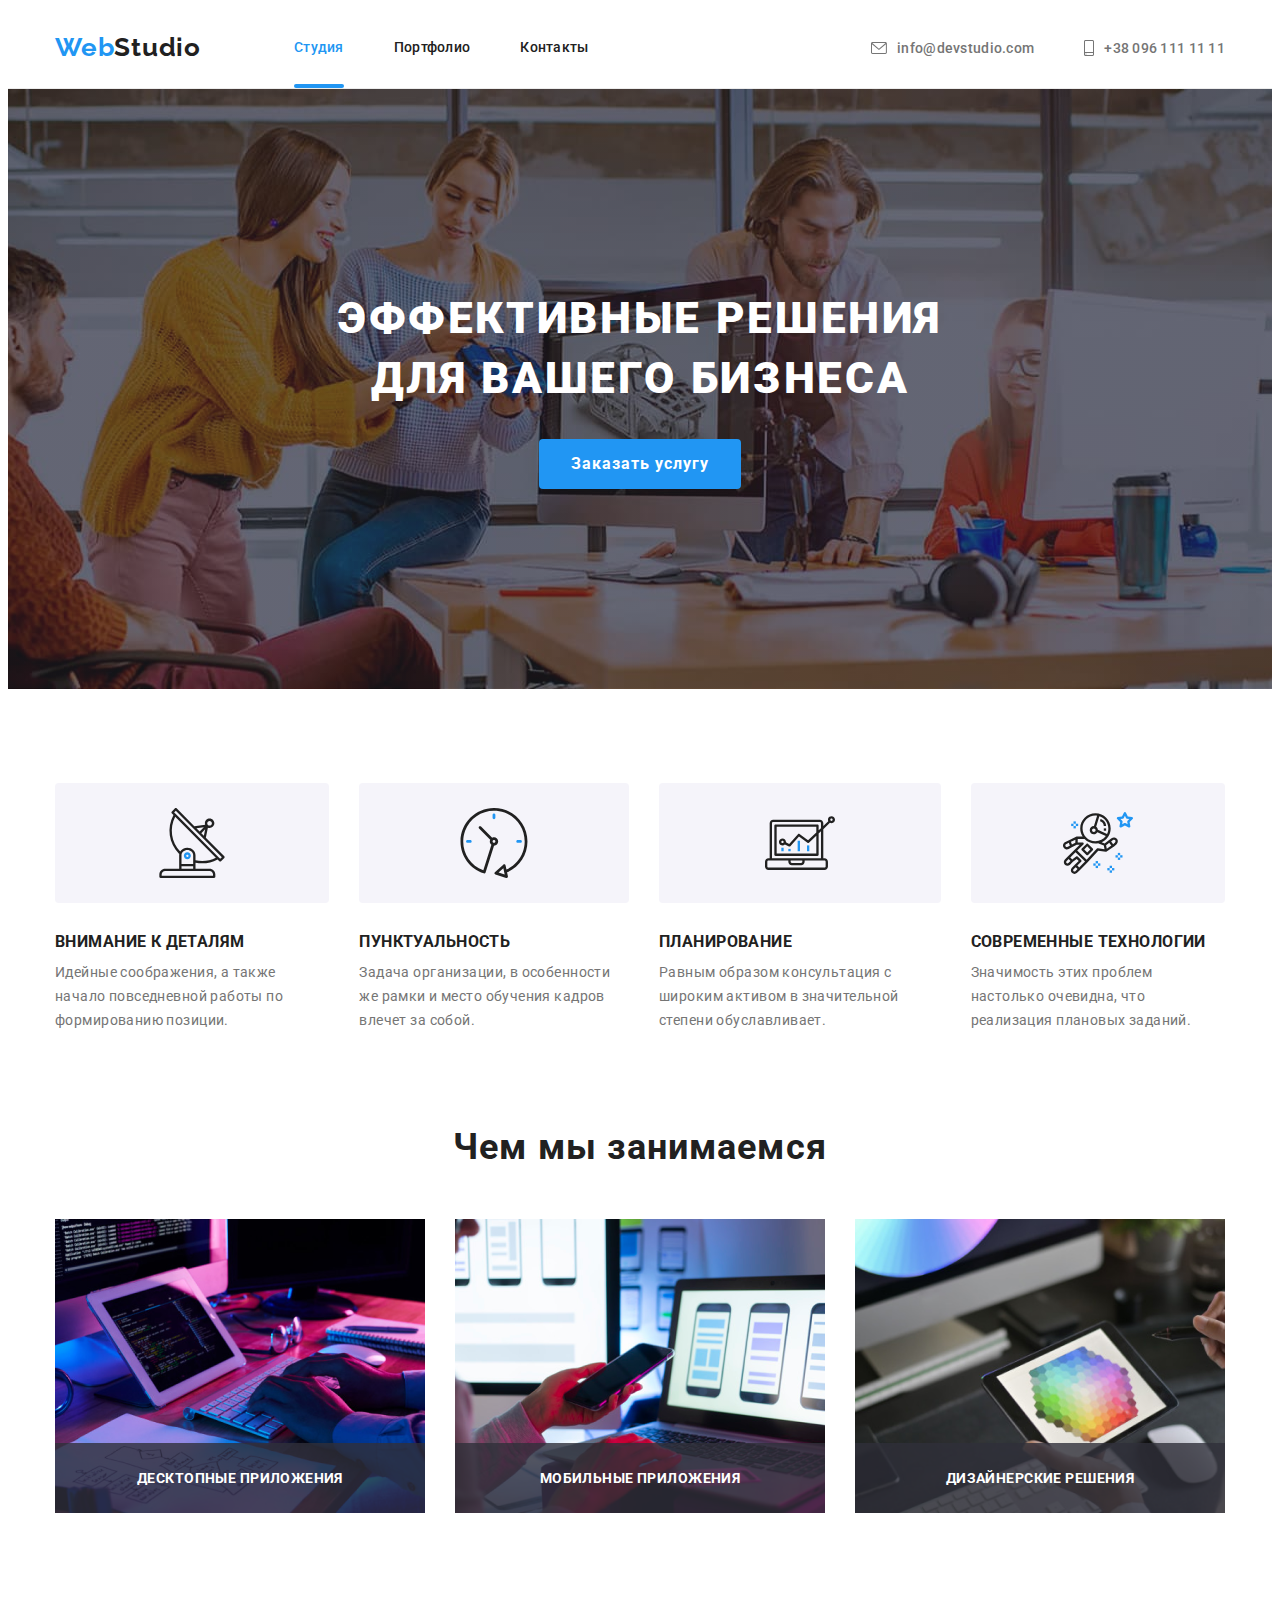
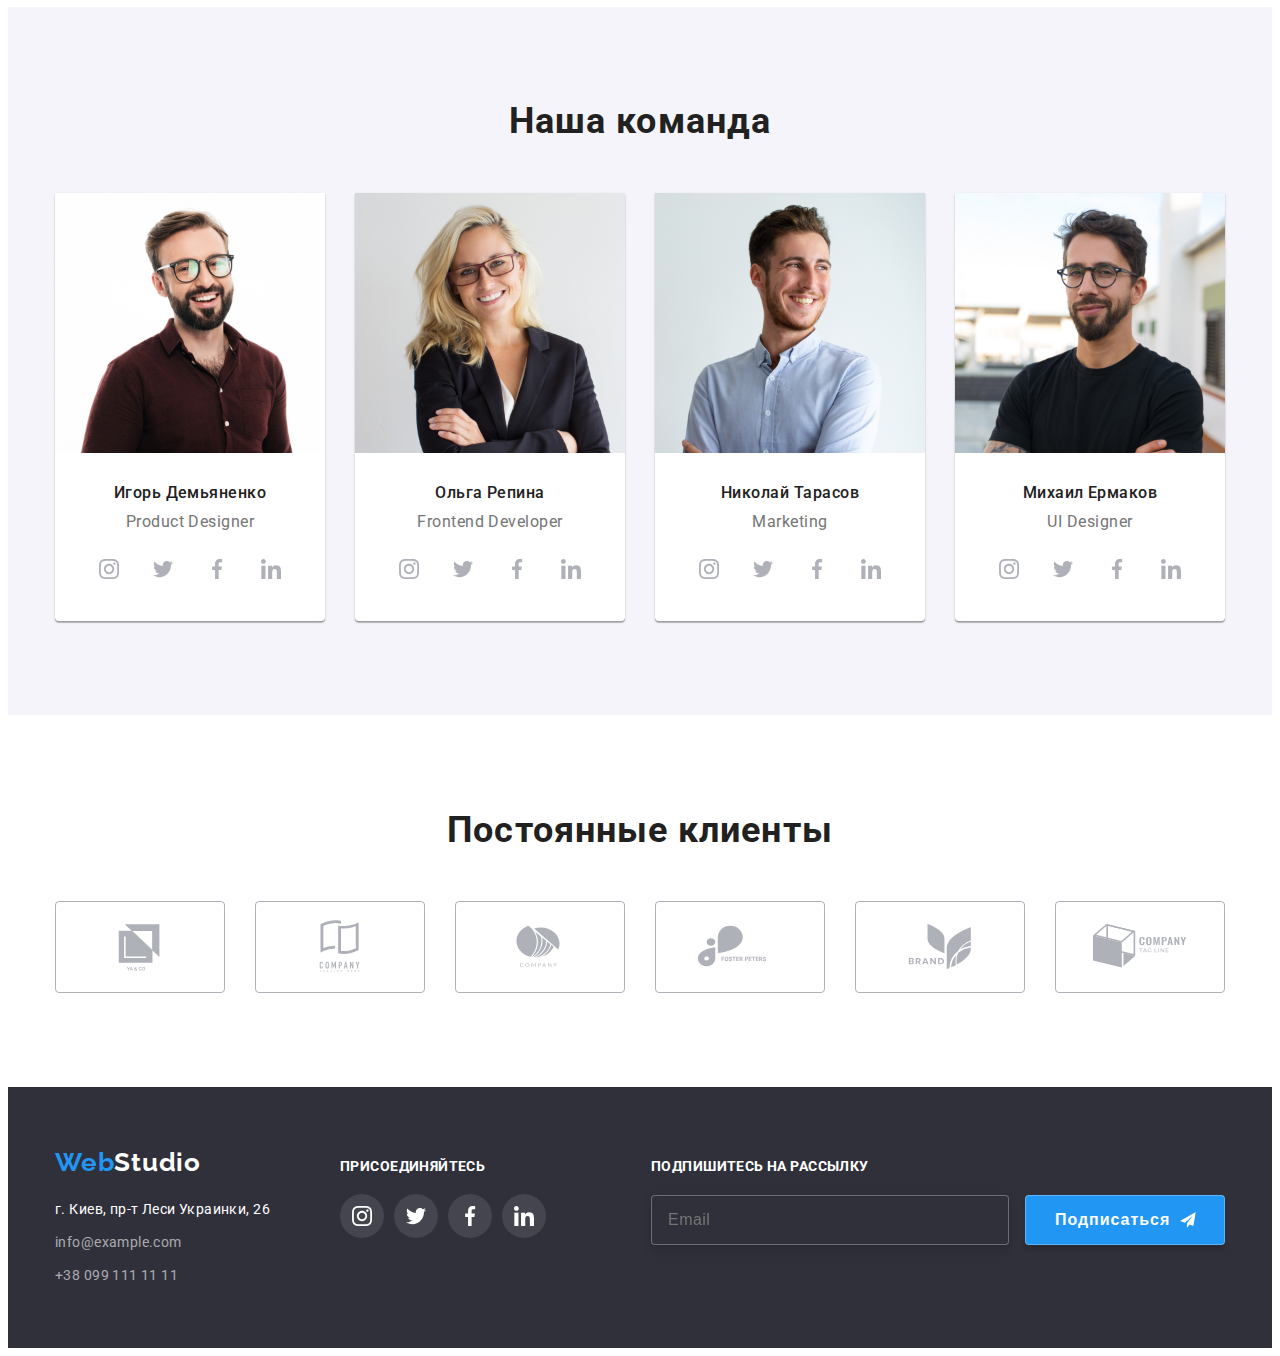
==== index.html @ 3c05678a "scss" ====
<!DOCTYPE html>
<html lang="ru">
<head>
    <meta charset="UTF-8">
    <meta http-equiv="X-UA-Compatible" content="IE=edge">
    <meta name="viewport" content="width=device-width, initial-scale=1.0">
    <title>WebStudio</title>
    <link rel="preconnect" href="https://fonts.googleapis.com">
    <link rel="preconnect" href="https://fonts.gstatic.com" crossorigin>
    <link href="https://fonts.googleapis.com/css2?family=Raleway:wght@700&family=Roboto:wght@400;500;700;900&display=swap"
        rel="stylesheet">
    <link rel="stylesheet" href="node_modules/modern-normalize/modern-normalize.css">
    <link rel="stylesheet" href="./css/main.css" />
    
</head>

<body class="body">
    <header class="header">
        <div class="container">
       <nav class="navigation main-nav">
        <a class="logo-link" href="/">Web<span class="logo-link-one">Studio</span></a>
        <ul class="navigation-list">
            <li class="navigation-item"><a href="./index.html" class="navigation-link current">Студия</a></li>
            <li class="navigation-item"><a href="./portfolio.html" class="navigation-link">Портфолио</a></li>
            <li class="navigation-item"><a href="" class="navigation-link">Контакты</a></li>
        </ul>
        
        <ul class="contacts-list">
            <li class="contacts-item"><a href="" class="contacts-link">
                <svg class="contacts-icon" width="16" height="12">
                    <use href="./images/icons.svg#icon-envelope-hover"></use>
                </svg>info@devstudio.com
            </a></li>
            <li class="contacts-item"><a href="" class="contacts-link">
                <svg class="contacts-icon" width="10" height="16">
                    <use href="./images/icons.svg#icon-smartphone"></use>
                </svg>+38 096 111 11 11
            </a></li>
        </ul>
        </nav>
        </div>
    </header>

    <main class="main">
      <section class="hero">
          <div class="container">
          <h1 class="hero-title">Эффективные решения <br> для вашего бизнеса</h1>
          <button class="hero-button" type="button" data-modal-open>Заказать услугу</button>
        </div>
      </section>

      <section class="about section">
          <div class="container">
          <h2 class="features visually-hidden">Особенности</h2>
        <ul class="features-list">
            <li class="features-item icon-antenna"><h3 class="features-title">Внимание к деталям</h3>
            <p class="features-text">Идейные соображения, а также начало повседневной работы по формированию позиции.</p>
        </li>
            <li class="features-item icon-clock"><h3 class="features-title">Пунктуальность</h3>
                <p class="features-text">Задача организации, в особенности же рамки и место обучения кадров влечет за собой.</p>
            </li>
            <li class="features-item icon-diagram"><h3 class="features-title">Планирование</h3>
                <p class="features-text">Равным образом консультация с широким активом в значительной степени обуславливает.</p>
            </li>
            <li class="features-item icon-astronaut"><h3 class="features-title">Современные технологии</h3>
                <p class="features-text">Значимость этих проблем настолько очевидна, что реализация плановых заданий.</p>
            </li>
          </ul>
        </div>
      </section>

       <section class="our-works section">
           <div class="container">
           <h2 class="work">Чем мы занимаемся</h2>
           <ul class="work-list">  
            <li class="work-foto">
                <div class="work-wrap"><img src="./images/img1.jpg" alt="десктопное приложение" width="370">
            <p class="work-title">Десктопные приложения</p>
        </div>
        </li>
            <li class="work-foto">
                <div class="work-wrap"><img src="./images/img2.jpg" alt="мобильное приложение" width="370">
            <p class="work-title">Мобильные приложения</p>
                </div>
            </li>
            <li class="work-foto">
                <div class="work-wrap"><img src="./images/img3.jpg" alt="дизайнерское решение" width='370'>
            <p class="work-title">Дизайнерские решения</p>
            </div>
        </li>
           </ul>
           </div>
       </section>
 
       <section class="team section">
           <div class="container">
               <h2 class="team-title">Наша команда</h2>
               <ul class="team-list">
                   <li class="team-item"><img src="./images/ProductDesigner.jpg" alt="фото" width="270">
                    <div class="team-content">
                      <h3 class="team-name">Игорь Демьяненко</h3>
                      <p class="team-profession" lang="en">Product Designer</p>
                      <ul class="team-social-list">
                         <li class="team-social-item">
                            <a href="" class="team-social-link">
                            <svg class="team-social-icon" width="20" height="20">
                                <use href="./images/icons.svg#icon-instagram"></use>
                            </svg>
                            </a>
                         </li>
                            <li class="team-social-item">
                                <a href="" class="team-social-link">
                                <svg class="team-social-icon" width="20" height="20">
                                    <use href="./images/icons.svg#icon-twitter"></use>
                                </svg>
                                </a>
                            </li>
                            <li class="team-social-item">
                                <a href="" class="team-social-link">
                                <svg class="team-social-icon" width="20" height="20">
                                    <use href="./images/icons.svg#icon-facebook"></use>
                                </svg>
                                </a>
                            </li>
                            <li class="team-social-item">
                                <a href="" class="team-social-link">
                                <svg class="team-social-icon" width="20" height="20">
                                    <use href="./images/icons.svg#icon-linkedin"></use>
                                </svg>
                                </a>
                            </li>
                     </ul>
                  </div>
            <li class="team-item"><img src="./images/FrontendDeveloper.jpg" alt="фото" width="270">
                <div class="team-content">
                <h3 class="team-name">Ольга Репина</h3>
                <p class="team-profession" lang="en">Frontend Developer</p>
                <ul class="team-social-list">
                    <li class="team-social-item">
                        <a href="" class="team-social-link">
                            <svg class="team-social-icon" width="20" height="20">
                                <use href="./images/icons.svg#icon-instagram"></use>
                            </svg>
                        </a>
                    </li>
                    <li class="team-social-item">
                        <a href="" class="team-social-link">
                            <svg class="team-social-icon" width="20" height="20">
                            <use href="./images/icons.svg#icon-twitter"></use>
                        </svg>
                    </a>
                </li>
                <li class="team-social-item">
                    <a href="" class="team-social-link">
                        <svg class="team-social-icon" width="20" height="20">
                            <use href="./images/icons.svg#icon-facebook"></use>
                        </svg>
                    </a>
                </li>
                <li class="team-social-item">
                    <a href="" class="team-social-link">
                        <svg class="team-social-icon" width="20" height="20">
                            <use href="./images/icons.svg#icon-linkedin"></use>
                        </svg>
                    </a>
                </li>
                </ul>   
               </div>                                                                                               
            <li class="team-item"><img src="./images/Marketing.jpg" alt="фото" width="270">
                <div class="team-content">
                <h3 class="team-name">Николай Тарасов</h3>
                <p class="team-profession" lang="en">Marketing</p>
                <ul class="team-social-list">
                    <li class="team-social-item">
                        <a href="" class="team-social-link">
                            <svg class="team-social-icon" width="20" height="20">
                                <use href="./images/icons.svg#icon-instagram"></use>
                            </svg>
                        </a>
                    </li>
                    <li class="team-social-item">
                        <a href="" class="team-social-link">
                            <svg class="team-social-icon" width="20" height="20">
                                <use href="./images/icons.svg#icon-twitter"></use>
                            </svg>
                        </a>
                    </li>
                    <li class="team-social-item">
                        <a href="" class="team-social-link">
                            <svg class="team-social-icon" width="20" height="20">
                                <use href="./images/icons.svg#icon-facebook"></use>
                            </svg>
                        </a>
                    </li>
                    <li class="team-social-item">
                        <a href="" class="team-social-link">
                            <svg class="team-social-icon" width="20" height="20">
                                <use href="./images/icons.svg#icon-linkedin"></use>
                            </svg>
                        </a>
                    </li>
                </ul>
                </div>
            <li class="team-item"><img src="./images/UIDesigner.jpg" alt="фото" width="270">
                <div class="team-content">
                <h3 class="team-name">Михаил Ермаков</h3>
                <p class="team-profession" lang="en">UI Designer</p>
                <ul class="team-social-list">
                    <li class="team-social-item">
                        <a href="" class="team-social-link">
                            <svg class="team-social-icon" width="20" height="20">
                                <use href="./images/icons.svg#icon-instagram"></use>
                            </svg>
                        </a>
                    </li>
                    <li class="team-social-item">
                        <a href="" class="team-social-link">
                            <svg class="team-social-icon" width="20" height="20">
                                <use href="./images/icons.svg#icon-twitter"></use>
                            </svg>
                        </a>
                    </li>
                    <li class="team-social-item">
                        <a href="" class="team-social-link">
                            <svg class="team-social-icon" width="20" height="20">
                                <use href="./images/icons.svg#icon-facebook"></use>
                            </svg>
                        </a>
                    </li>
                    <li class="team-social-item">
                        <a href="" class="team-social-link">
                            <svg class="team-social-icon" width="20" height="20">
                                <use href="./images/icons.svg#icon-linkedin"></use>
                            </svg>
                        </a>
                    </li>
                </ul>
            </div>
        </ul>
        </div>
    </section>
    <section class="customers section">
        <div class="container">
            <h2 class="customers-title">Постоянные клиенты</h2>
            <ul class="customers-list">
                <li class="customers-item">
                    <a href="" class="customers-link">
                    <svg class="customers-icon" width="106" height="60">
                        <use href="./images/icons.svg#icon-Logo"></use>
                    </svg>
                    </a>
                </li>
                <li class="customers-item">
                    <a href="" class="customers-link">
                    <svg class="customers-icon" width="106" height="60">
                        <use href="./images/icons.svg#icon-Logo-1"></use>
                    </svg>
                    </a>
                </li>
                <li class="customers-item">
                    <a href="" class="customers-link">
                        <svg class="customers-icon" width="106" height="60">
                            <use href="./images/icons.svg#icon-Logo-2"></use>
                        </svg>
                    </a>
                </li>
                <li class="customers-item">
                    <a href="" class="customers-link">
                        <svg class="customers-icon" width="106" height="60">
                            <use href="./images/icons.svg#icon-Logo-3"></use>
                        </svg>
                    </a>
                </li>
                <li class="customers-item">
                    <a href="" class="customers-link">
                        <svg class="customers-icon" width="106" height="60">
                            <use href="./images/icons.svg#icon-Logo-4"></use>
                        </svg>
                    </a>
                </li>
                <li class="customers-item">
                    <a href="" class="customers-link">
                        <svg class="customers-icon" width="106" height="60">
                            <use href="./images/icons.svg#icon-Logo-5"></use>
                        </svg>
                    </a>
                </li>
            </ul>
            </div>
    </section>
</main>

   <footer class="footer">
    <div class="footer-container container">
        <div class="footer-address">
        <a class="logo-link footer-logo" href="/">Web<span class="logo-link-two">Studio</span></a>
        <address>
                <ul class="footer-contacts-list">
                    <li class="footer-contacts-item">г. Киев, пр-т Леси Украинки, 26</li>
                    <li class="footer-contacts-item"><a href="mailto:info@example.com" class="footer-contacts-link">info@example.com</a></li>
                    <li class="footer-contacts-item"><a href="tel:+380991111111" class="footer-contacts-link">+38 099 111 11 11</a></li> 
                </ul>
            </address>
            </div>
            <div class="footer-join">
            <p class="join">присоединяйтесь</p>
                <ul class="join-list">
                    <li class="join-item">
                    <a href="" class="join-social-link">
                        <svg class="join-social-icon" width="20" height="20">
                            <use href="./images/icons.svg#icon-instagram"></use>
                        </svg>
                    </a>
                    </li>
                    <li class="join-item">
                        <a href="" class="join-social-link">
                            <svg class="join-social-icon" width="20" height="20">
                                <use href="./images/icons.svg#icon-twitter"></use>
                            </svg>
                        </a>
                    </li>
                    <li class="join-item">
                        <a href="" class="join-social-link">
                            <svg class="join-social-icon" width="20" height="20">
                                <use href="./images/icons.svg#icon-facebook"></use>
                            </svg>
                        </a>
                    </li>
                    <li class="join-item">
                        <a href="" class="join-social-link">
                            <svg class="join-social-icon" width="20" height="20">
                                <use href="./images/icons.svg#icon-linkedin"></use>
                            </svg>
                        </a>
                    </li>
                </ul>
            </div>
            <div class="mailing-list">
                <p class="mailing-list-title">Подпишитесь на рассылку</p>
                <form class="form">
                    <label class="form-email">
                        <input type="email" name="email" class="form-email" placeholder="Email">
                    </label>
                    <button type="submit" class="btn-mailing">Подписаться
                        <svg class="icon-send" width="24px" height="24px">
                            <use href="./images/iconsend.svg#icon-icon-send"></use>
                        </svg>
                    </button>
                </form>
            </div>
            </div>
    </footer>
    <div class="backdrop is-hidden" data-modal>
        <div class="modal">
            <button type="button" class="btn-modal"  data-modal-close>
                <svg class="btn-modal-icon" width="11" height="11">
                    <use href="./images/icons.svg#icon-close"></use>
                </svg>
            </button>
            <p class="modal-title">Оставьте свои данные, мы вам перезвоним</p>
            <form class="modal-form">
                <div class="form-field">
                <label for="user-name" class="modal-label">Имя</label>
                <div class="modal-input-wrap">
                <input type="text" name="user-name" class="modal-input" id="user-name" />
                <svg class="modal-icon" width="18px" height="18px">
                    <use href="./images/icons.svg#icon-person"></use>
                </svg>
                </div>
                </div>
                <div class="form-field">
                <label for="user-tel" class="modal-label">Телефон</label>
                <div class="modal-input-wrap">
                <input type="tel" name="user-tel" class="modal-input" id="user-tel" />
                <svg class="modal-icon" width="18px" height="18px">
                    <use href="./images/icons.svg#icon-phone"></use>
                </svg>
                </div>
                </div>
                <div class="form-field">
                <label for="user-mail" class="modal-label">Почта</label>
                <div class="modal-input-wrap">
                <input type="email" name="user-mail" class="modal-input" id="user-mail" />
                <svg class="modal-icon" width="18px" height="18px">
                    <use href="./images/icons.svg#icon-email"></use>
                </svg>
                </div>
                </div>
                <div class="form-field form-user-text">
                <label for="user-text" class="modal-label">Комментарий</label>
                <div class="modal-input-wrap">
                <textarea name="user-text" class="modal-text" id="user-text" placeholder="Введите текст"></textarea>
                </div>
                </div>
                <div class="form-field form-modal-check">
                <input type="checkbox" name="modal-check" class="modal-check visually-hidden" id="modal-check"/>
                <label for="modal-check" class="modal-check-text">Соглашаюсь с рассылкой и принимаю <a href="" class="modal-document">Условия договора</a></label>
                </div>
                <button type="submit" class="btn-modal-submit">Отправить</button>
            </form>
        </div> 
    </div>
    <script src="./js/modal.js">
    </script>
</body>
</html>
---- css/main.css ----
:root {
  --header-text-color: #212121;
  --main-text-color: #757575;
  --primary-title-color: #ffffff;
  --logo-two-color: #ffffff;
  --hero-title-color: #ffffff;
  --button-color: #ffffff;
  --accent-color: #2196f3;
  --title-color: #000000;
  --footer-link-color: rgba(255, 255, 255, 0.6);
  --footer-contacts-color: #ffffff;
  --hero-background-color: #2f303a;
  --focus-button-color: #188ce8;
  --border-color: #ececec;
  --focus-icon-color: #afb1b8;
  --project-content: #eeeeee;
  --duration: 250ms;
  --cubic: cubic-bezier(0.4, 0, 0.2, 1);
  --modal-color: #ffffff;
  --team-background-color: #f5f4fa;
}

* {
  box-sizing: border-box;
}

p,
h1,
h2,
h3,
h4,
h5,
h6 {
  margin: 0;
}

ul {
  margin: 0;
  padding: 0;
}

img {
  display: block;
}

.body {
  font-family: 'Roboto', sans-serif;
  color: var(--header-text-color);
  background: var(--primary-title-color);
}

.navigation-list,
.features-list,
.team-list,
.work-list,
.footer-contacts-list,
.filter-list,
.projects-list,
.contacts-list,
.team-social-list,
.customers-item,
.join-item {
  list-style: none;
  text-decoration: none;
}

.visually-hidden {
  position: absolute;
  clip: rect(0 0 0 0);
  width: 1px;
  height: 1px;
  margin: -1px;
}

.container {
  width: 1200px;
  padding-left: 15px;
  padding-right: 15px;
  margin: 0 auto;
  justify-content: space-between;
}

.section {
  padding-bottom: 94px;
  padding-top: 94px;
}

button {
  cursor: pointer;
}

.backdrop {
  width: 100vw;
  height: 100vh;
  background-color: rgba(0, 0, 0, 0.2);
  position: fixed;
  top: 0;
  transition: opacity var(--duration), visibility var(--duration), pointer-events var(--duration);
}

.backdrop.is-hidden .modal {
  transform: rotate(150deg);
}

.modal {
  width: 528px;
  height: 581px;
  background-color: var(--modal-color);
  box-shadow: 0px 1px 3px rgba(0, 0, 0, 0.12), 0px 1px 1px rgba(0, 0, 0, 0.14), 0px 2px 1px rgba(0, 0, 0, 0.2);
  border-radius: 4px;
  position: absolute;
  top: 50%;
  left: 50%;
  transform: translate(-50%, -50%);
  transition: transform var(--duration);
  padding: 40px 39px 40px 41px;
}

.modal-title {
  font-weight: bold;
  font-size: 20px;
  line-height: 1.15;
  text-align: center;
  letter-spacing: 0.03em;
  color: var(--header-text-color);
  margin-bottom: 12px;
}

.modal-input-wrap {
  position: relative;
}

.form {
  display: inline-block;
}

.form-field {
  margin-bottom: 10px;
}

.modal-input {
  width: 100%;
  height: 40px;
  border: 1px solid rgba(33, 33, 33, 0.2);
  border-radius: 4px;
  padding-left: 42px;
  font-size: 14px;
  transition-property: border-color, fill;
  transition-duration: var(--duration);
  transition-timing-function: var(--cubic);
  /* margin-bottom: 10px; */
}

.modal-input:focus {
  border-color: var(--accent-color);
}

.modal-input:focus + .modal-icon {
  fill: var(--accent-color);
}

.modal-icon {
  position: absolute;
  left: 12px;
  top: 50%;
  transform: translateY(-50%);
}

.btn-modal-icon {
  color: var(--title-color);
}

.btn-modal-icon:hover,
.btn-modal-icon:focus {
  color: var(--accent-color);
}

.btn-modal {
  width: 30px;
  height: 30px;
  background-color: var(--modal-color);
  border: 1px solid rgba(0, 0, 0, 0.1);
  box-sizing: border-box;
  border-radius: 50%;
  position: absolute;
  right: 8px;
  top: 8px;
  color: var(--title-color);
  justify-content: center;
  align-items: center;
  display: flex;
}

.btn-modal:hover,
.btn-modal:focus {
  color: var(--accent-color);
}

.modal-label {
  font-size: 12px;
  line-height: 1.17;
  letter-spacing: 0.01em;
  margin-bottom: 4px;
  color: var(--main-text-color);
  display: block;
}

.modal-text {
  width: 100%;
  height: 120px;
  font-size: 14px;
  line-height: 1.15;
  letter-spacing: 0.01em;
  color: rgba(117, 117, 117, 0.5);
  border: 1px solid rgba(33, 33, 33, 0.2);
  box-sizing: border-box;
  border-radius: 4px;
  padding: 12px 16px;
  resize: none;
  transition-property: border-color;
  transition-duration: var(--duration);
  transition-timing-function: var(--cubic);
}

.modal-text:focus {
  border-color: var(--accent-color);
}

.form-user-text {
  margin-bottom: 20px;
}

.form-modal-check {
  margin-bottom: 30px;
}

.modal-check-text {
  font-size: 14px;
  line-height: 1.71;
  letter-spacing: 0.03em;
  color: var(--main-text-color);
  display: flex;
  align-items: center;
  justify-content: center;
}

.modal-check-text::before {
  content: '';
  width: 12px;
  height: 11px;
  border: 2px solid var(--header-text-color);
  border-radius: 2px;
  display: block;
  margin-right: 7px;
  cursor: pointer;
}

.modal-check:focus + .modal-check-text::before {
  border-color: var(--accent-color);
}

.modal-check:checked + .modal-check-text::before {
  background-image: url(../images/iconcheck.svg);
  background-origin: border-box;
  background-size: contain;
  border-color: var(--accent-color);
}

.modal-document {
  color: var(--accent-color);
  margin-left: 3px;
}

.btn-modal-submit {
  width: 200px;
  height: 50px;
  font-weight: bold;
  font-size: 16px;
  line-height: 1.87;
  display: flex;
  align-items: center;
  text-align: center;
  letter-spacing: 0.06em;
  color: var(--button-color);
  background-color: var(--accent-color);
  box-shadow: 0px 4px 4px rgba(0, 0, 0, 0.15);
  border-radius: 4px;
  border: none;
  margin: auto;
  padding: 10px 55px 10px 56px;
  transition-property: background-color;
  transition-duration: var(--duration);
  transition-timing-function: var(--cubic);
}

.btn-modal-submit:focus {
  background-color: var(--focus-button-color);
}

.is-hidden {
  opacity: 0;
  pointer-events: none;
  visibility: hidden;
}

.header {
  border-bottom: 1px solid var(--border-color);
}

.main-nav {
  display: flex;
  align-items: center;
}

.navigation-list {
  display: flex;
}

.navigation-item {
  display: block;
}

.navigation-item:not(:last-child) {
  margin-right: 50px;
}

.logo-link {
  padding-top: 24px;
  padding-bottom: 25px;
  margin-bottom: 0;
  margin-right: 93px;
  font-family: 'Raleway';
  font-style: normal;
  font-weight: bold;
  font-size: 26px;
  line-height: 1.19;
  letter-spacing: 0.03em;
  color: var(--accent-color);
  text-decoration: none;
}

.logo-link-one {
  color: var(--header-text-color);
}

.logo-link-two {
  color: var(--logo-two-color);
}

.navigation-link {
  padding-top: 32px;
  padding-bottom: 32px;
  display: block;
  position: relative;
  font-weight: 500;
  font-size: 14px;
  line-height: 1.14;
  letter-spacing: 0.02em;
  color: var(--header-text-color);
  text-decoration: none;
  transition-property: color;
  transition-duration: var(--duration);
  transition-timing-function: var(--cubic);
}

.current::after {
  content: '';
  position: absolute;
  left: 0;
  bottom: 0;
  display: block;
  width: 100%;
  height: 4px;
  background-color: var(--accent-color);
  border-radius: 2px;
}

.contacts-list {
  display: flex;
  margin-left: auto;
}

.contacts-item + .contacts-item {
  margin-left: 50px;
}

.contacts-link {
  padding-top: 32px;
  padding-bottom: 32px;
  font-weight: 500;
  font-size: 14px;
  line-height: 1.15;
  letter-spacing: 0.02em;
  text-decoration: none;
  display: flex;
  align-items: center;
  justify-content: center;
  fill: currentColor;
  color: var(--main-text-color);
  transition-property: color;
  transition-duration: var(--duration);
  transition-timing-function: var(--cubic);
}

.navigation-link:hover,
.navigation-link:focus,
.current,
.contacts-link:hover,
.contacts-link:focus {
  color: var(--accent-color);
}

.contacts-list {
  display: flex;
  justify-content: space-between;
  align-items: center;
}

.contacts-item {
  display: flex;
  justify-content: center;
  align-items: center;
}

.contacts-icon {
  justify-content: center;
  align-items: center;
  fill: currentColor;
  margin-right: 10px;
  transition-property: fill;
  transition-duration: var(--duration);
  transition-timing-function: var(--cubic);
}

.contacts-link:hover,
.contacts-icon:focus {
  fill: var(--accent-color);
}

.hero {
  max-width: 1600px;
  margin: 0 auto;
  background: var(--hero-background-color);
  text-align: center;
  padding-top: 200px;
  padding-bottom: 200px;
  background-image: linear-gradient(rgba(47, 48, 58, 0.4), rgba(47, 48, 58, 0.4)), url(../images/people.jpg);
  background-repeat: no-repeat;
  background-position: center;
  background-size: cover;
  flex-grow: 1;
}

.hero-title {
  font-weight: 900;
  font-size: 44px;
  line-height: 1.36;
  text-align: center;
  letter-spacing: 0.06em;
  text-transform: uppercase;
  margin-bottom: 30px;
  color: var(--hero-title-color);
}

.hero-button {
  font-family: inherit;
  font-weight: bold;
  font-size: 16px;
  line-height: 1.87;
  display: flex;
  align-items: center;
  text-align: center;
  letter-spacing: 0.06em;
  color: var(--button-color);
  background: var(--accent-color);
  cursor: pointer;
  border: none;
  border-radius: 4px;
  margin: auto;
  padding: 10px 32px;
  transition-property: background-color;
  transition-duration: var(--duration);
  transition-timing-function: var(--cubic);
}

.hero-button:hover,
.hero-button:focus {
  background-color: var(--focus-button-color);
}

.our-works {
  padding-top: 0;
}

.features {
  background: var(--primary-title-color);
}

.features-item {
  font-weight: bold;
  font-size: 14px;
  line-height: 1.14;
  letter-spacing: 0.03em;
  text-transform: uppercase;
  flex-basis: calc((100% -3 * 30px) / 4);
}

.features-item:not(:last-child) {
  margin-right: 30px;
}

.features-list {
  display: flex;
  justify-content: space-between;
  font-weight: bold;
  font-size: 14px;
  line-height: 1.14;
  letter-spacing: 0.03em;
  color: var(--header-text-color);
}

.features-item::before {
  display: block;
  content: '';
  height: 120px;
  margin-bottom: 30px;
  background: var(--team-background-color);
  border-radius: 4px;
  background-size: auto;
  background-position: center;
  background-repeat: no-repeat;
  background-color: var(--team-background-color);
}

.features-item.icon-antenna::before {
  background-image: url(../images/antenna.svg);
}

.features-item.icon-clock::before {
  background-image: url(../images/clock.svg);
}

.features-item.icon-diagram::before {
  background-image: url(../images/diagram.svg);
}

.features-item.icon-astronaut::before {
  background-image: url(../images/astronaut.svg);
}

.features-text {
  font-family: Roboto;
  font-style: normal;
  font-weight: normal;
  font-size: 14px;
  line-height: 1.71;
  letter-spacing: 0.03em;
  text-transform: none;
  color: var(--main-text-color);
}

.features-title {
  margin-bottom: 10px;
}

.work {
  font-weight: bold;
  font-size: 36px;
  line-height: 1.16;
  text-align: center;
  letter-spacing: 0.03em;
  color: var(--header-text-color);
  margin-bottom: 50px;
}

.work-list {
  display: flex;
}

.work-foto {
  display: flex;
  width: 370px;
}

.work-foto:not(:last-child) {
  margin-right: 30px;
}

.work-wrap {
  position: relative;
}

.work-title {
  position: absolute;
  bottom: 0;
  left: 0;
  font-weight: bold;
  font-size: 14px;
  line-height: 1.15;
  text-align: center;
  letter-spacing: 0.03em;
  text-transform: uppercase;
  color: var(--primary-title-color);
  background-color: rgba(47, 48, 58, 0.8);
  height: 70px;
  width: 100%;
  display: flex;
  justify-content: center;
  align-items: center;
}

.team {
  background-color: var(--team-background-color);
}

.team-content {
  padding: 30px 32px;
  text-align: center;
}

.team-title {
  font-weight: bold;
  font-size: 36px;
  line-height: 1.16;
  text-align: center;
  letter-spacing: 0.03em;
  color: var(--header-text-color);
  margin-bottom: 50px;
}

.team-list {
  border-radius: 0px;
  display: flex;
}

.team-item {
  width: 270px;
  box-shadow: 0px 1px 3px rgba(0, 0, 0, 0.12), 0px 1px 1px rgba(0, 0, 0, 0.14), 0px 2px 1px rgba(0, 0, 0, 0.2);
  border-radius: 0px 0px 4px 4px;
  background-color: var(--primary-title-color);
}

.team-item:not(:last-child) {
  margin-right: 30px;
}

.team-name {
  margin-bottom: 10px;
  font-weight: 500;
  font-size: 16px;
  line-height: 1.19;
  text-align: center;
  letter-spacing: 0.03em;
  color: var(--header-text-color);
}

.team-profession {
  font-size: 16px;
  line-height: 1.19;
  text-align: center;
  letter-spacing: 0.03em;
  color: var(--main-text-color);
  margin-bottom: 16px;
}

.team-social-list {
  display: flex;
  justify-content: center;
}

.team-social-link {
  width: 44px;
  height: 44px;
  border-radius: 50%;
  display: flex;
  align-items: center;
  justify-content: center;
  color: var(--focus-icon-color);
  transition-property: color, background-color;
  transition-duration: var(--duration);
  transition-timing-function: var(--cubic);
}

.team-social-icon {
  fill: currentColor;
}

.team-social-link:hover,
.team-social-link:focus {
  background-color: var(--accent-color);
  color: var(--footer-contacts-color);
  outline: none;
}

.team-social-item + .team-social-item {
  margin-left: 10px;
}

.customers-title {
  font-weight: bold;
  font-size: 36px;
  line-height: 1.17;
  text-align: center;
  letter-spacing: 0.03em;
  color: var(--header-text-color);
  margin-bottom: 50px;
}

.customers-list {
  display: flex;
  justify-content: space-between;
  align-items: center;
}

.customers-item {
  display: flex;
  justify-content: center;
  align-items: center;
}

.customers-link {
  width: 170px;
  height: 92px;
  display: flex;
  align-items: center;
  justify-content: center;
  border: 1px solid var(--focus-icon-color);
  box-sizing: border-box;
  border-radius: 4px;
  outline: none;
  color: var(--focus-icon-color);
  transition-property: color, border;
  transition-duration: var(--duration);
  transition-timing-function: var(--cubic);
}

.customers-icon {
  fill: currentColor;
}

.customers-icon:hover,
.customers-icon:focus {
  fill: var(--accent-color);
}

.customers-link:hover,
.customers-link:focus {
  color: var(--accent-color);
  border: 1px solid var(--accent-color);
}

.footer {
  background-color: var(--hero-background-color);
  padding-top: 60px;
  padding-bottom: 60px;
}

.footer-container {
  display: flex;
  align-items: baseline;
  justify-content: start;
}

.footer-address {
  margin-right: 70px;
}

.logo-link.footer-logo {
  display: inline-block;
  padding: 0;
  margin-bottom: 20px;
  margin-right: 0;
}

.footer-contacts-list {
  font-weight: normal;
  font-size: 14px;
  line-height: 1.71;
  letter-spacing: 0.03em;
  color: var(--footer-contacts-color);
}

.footer-contacts-link {
  font-weight: normal;
  font-size: 14px;
  line-height: 1.71;
  letter-spacing: 0.03em;
  color: var(--footer-link-color);
  text-decoration: none;
  transition-property: color;
  transition-duration: var(--duration);
  transition-timing-function: var(--cubic);
}

.footer-contacts-link:hover,
.footer-contacts-link:focus {
  color: var(--accent-color);
}

.footer-contacts-item {
  font-style: normal;
  font-weight: normal;
  font-size: 14px;
  line-height: 1.71;
  letter-spacing: 0.03em;
  text-decoration: none;
  margin-top: 9px;
  display: block;
}

.footer-contacts-item:first-child {
  margin-top: 0;
}

.join {
  font-weight: bold;
  font-size: 14px;
  line-height: 1.15;
  letter-spacing: 0.03em;
  text-transform: uppercase;
  color: var(--footer-contacts-color);
  margin-bottom: 20px;
}

.footer-join {
  color: var(--footer-contacts-color);
  margin-right: auto;
}

.join-item {
  background-color: rgba(255, 255, 255, 0.1);
  width: 44px;
  height: 44px;
  display: flex;
  border-radius: 50%;
}

.join-list {
  display: flex;
  justify-content: center;
}

.join-social-link {
  width: 44px;
  height: 44px;
  border-radius: 50%;
  display: flex;
  align-items: center;
  justify-content: center;
  color: var(--footer-contacts-color);
  transition-property: background-color;
  transition-duration: var(--duration);
  transition-timing-function: var(--cubic);
}

.join-social-icon {
  fill: currentColor;
}

.join-social-link:hover,
.join-social-link:focus {
  background-color: var(--accent-color);
  outline: none;
}

.join-item + .join-item {
  margin-left: 10px;
}

.mailing-list-title {
  font-weight: bold;
  font-size: 14px;
  line-height: 1.14;
  letter-spacing: 0.03em;
  text-transform: uppercase;
  margin-bottom: 20px;
  color: var(--hero-title-color);
}

.form-email input {
  width: 358px;
  height: 50px;
  font-size: 16px;
  line-height: 1.25;
  align-items: center;
  letter-spacing: 0.03em;
  padding-left: 16px;
  margin-right: 12px;
  color: var(--footer-link-color);
  background-color: var(--hero-background-color);
  border: 1px solid rgba(255, 255, 255, 0.3);
  box-sizing: border-box;
  filter: drop-shadow(0px 4px 4px rgba(0, 0, 0, 0.15));
  border-radius: 4px;
}

.btn-mailing {
  width: 200px;
  height: 50px;
  display: inline-flex;
  font-weight: bold;
  font-size: 16px;
  line-height: 1.87;
  align-items: center;
  text-align: center;
  letter-spacing: 0.06em;
  background-color: var(--accent-color);
  border: 1px solid rgba(255, 255, 255, 0.3);
  box-shadow: 0px 4px 4px rgba(0, 0, 0, 0.15);
  border-radius: 4px;
  color: var(--button-color);
  background-size: contain;
  padding-left: 29px;
  padding-right: 28px;
  padding-top: 10px;
  padding-bottom: 10px;
  transition-property: background-color;
  transition-duration: var(--duration);
  transition-timing-function: var(--cubic);
}

.btn-mailing:focus {
  background-color: var(--focus-button-color);
}

.icon-send {
  margin-left: 10px;
}

.portfolio {
  padding-top: 94px;
  padding-bottom: 94px;
  margin: 0;
}

.filter-list {
  display: flex;
  justify-content: center;
  margin-bottom: 50px;
}

.filter-button {
  display: flex;
  padding: 6px 22px;
  font-family: inherit;
  font-weight: 500;
  font-size: 16px;
  line-height: 1.62;
  text-align: center;
  letter-spacing: 0.03em;
  color: var(--header-text-color);
  border: none;
  border-radius: 4px;
  outline: none;
  transition-property: color, background-color, box-shadow;
  transition-duration: var(--duration);
  transition-timing-function: var(--cubic);
}

.filter-button:hover,
.filter-button:focus,
.current-button {
  color: var(--button-color);
  background-color: var(--accent-color);
  box-shadow: 0px 3px 1px rgba(0, 0, 0, 0.1), 0px 1px 2px rgba(0, 0, 0, 0.08), 0px 2px 2px rgba(0, 0, 0, 0.12);
}

.filter-item {
  margin-right: 8px;
  transition-property: background-color, box-shadow;
  transition-duration: var(--duration);
  transition-timing-function: var(--cubic);
}

.filter-item:last-child {
  margin-right: 0;
}

.filter-item:hover,
.filter-item:focus {
  background-color: var(--accent-color);
  box-shadow: 0px 3px 1px rgba(0, 0, 0, 0.1), 0px 1px 2px rgba(0, 0, 0, 0.08), 0px 2px 2px rgba(0, 0, 0, 0.12);
}

.project-content {
  padding: 20px 24px;
  border: 1px solid var(--project-content);
  box-sizing: border-box;
  border-top: 0;
}

.project-name {
  font-weight: bold;
  font-size: 18px;
  line-height: 2;
  letter-spacing: 0.06em;
  color: var(--header-text-color);
}

.project-filter {
  font-weight: normal;
  font-size: 16px;
  line-height: 1.87;
  letter-spacing: 0.03em;
  color: var(--main-text-color);
}

.projects-list {
  display: flex;
  flex-wrap: wrap;
}

.project-item {
  margin-bottom: 30px;
  margin-right: 30px;
  width: 370px;
  background: var(--primary-title-color);
  position: relative;
}

.project-item:nth-child(3n) {
  margin-right: 0;
}

.project-item:nth-last-child(-n + 3) {
  margin-bottom: 0;
}

.project-item-link {
  text-decoration: none;
  transition-property: box-shadow;
  transition-duration: var(--duration);
  transition-timing-function: var(--cubic);
  outline: none;
}

.project-item-link:hover,
.project-item-link:focus {
  display: block;
  border: 1px solid var(--project-content);
  box-sizing: border-box;
  box-shadow: 0px 1px 1px rgba(0, 0, 0, 0.12), 0px 4px 4px rgba(0, 0, 0, 0.06), 1px 4px 6px rgba(0, 0, 0, 0.16);
}

.project-item-link:hover .project-bottom-text {
  transform: translateY(0);
}

.project-item-link:focus .project-bottom-text {
  transform: translateY(0);
}

.project-wrap {
  position: relative;
  overflow: hidden;
}

.project-bottom-text {
  position: absolute;
  top: 0;
  left: 0;
  font-size: 18px;
  line-height: 1.56;
  letter-spacing: 0.03em;
  padding: 63px 24px;
  color: var(--primary-title-color);
  background-color: rgba(33, 150, 243, 0.9);
  height: 100%;
  transform: translateY(101%);
  transition: transform var(--duration) var(--cubic);
}
/*# sourceMappingURL=main.css.map */
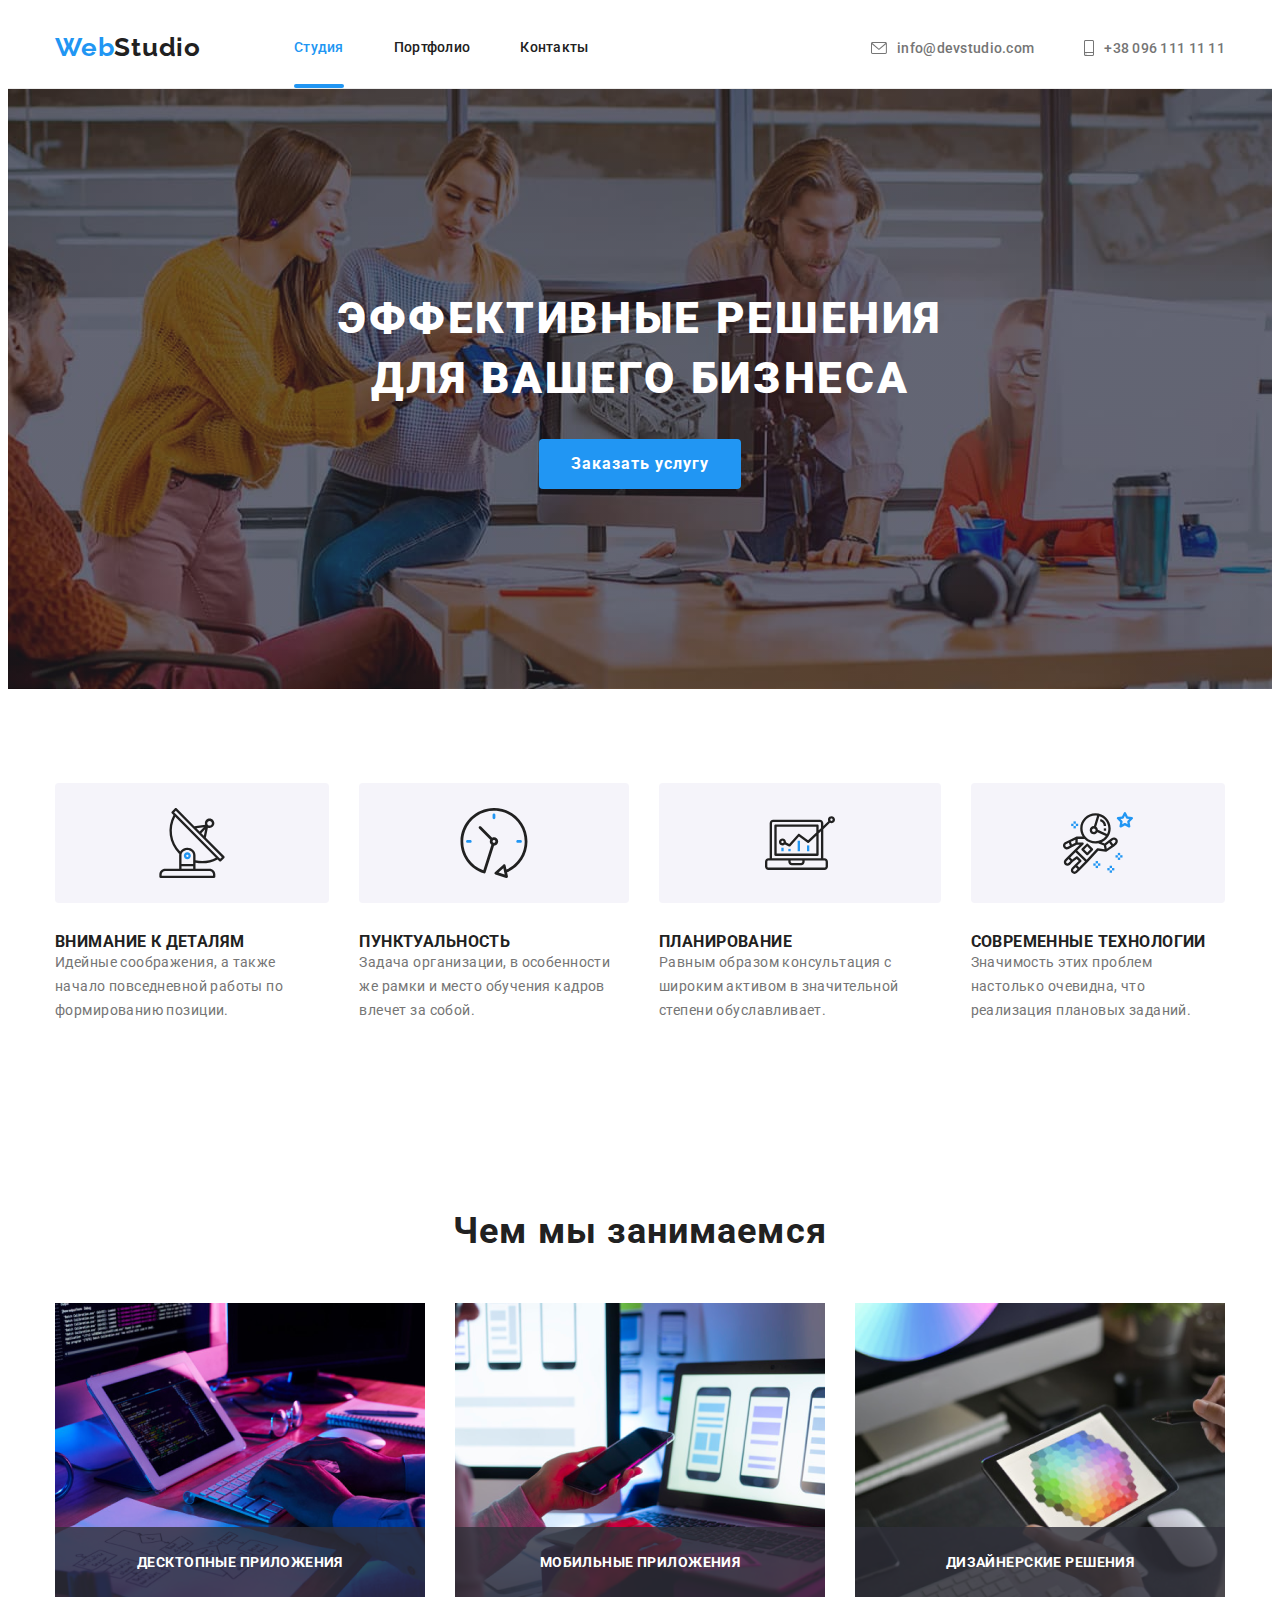
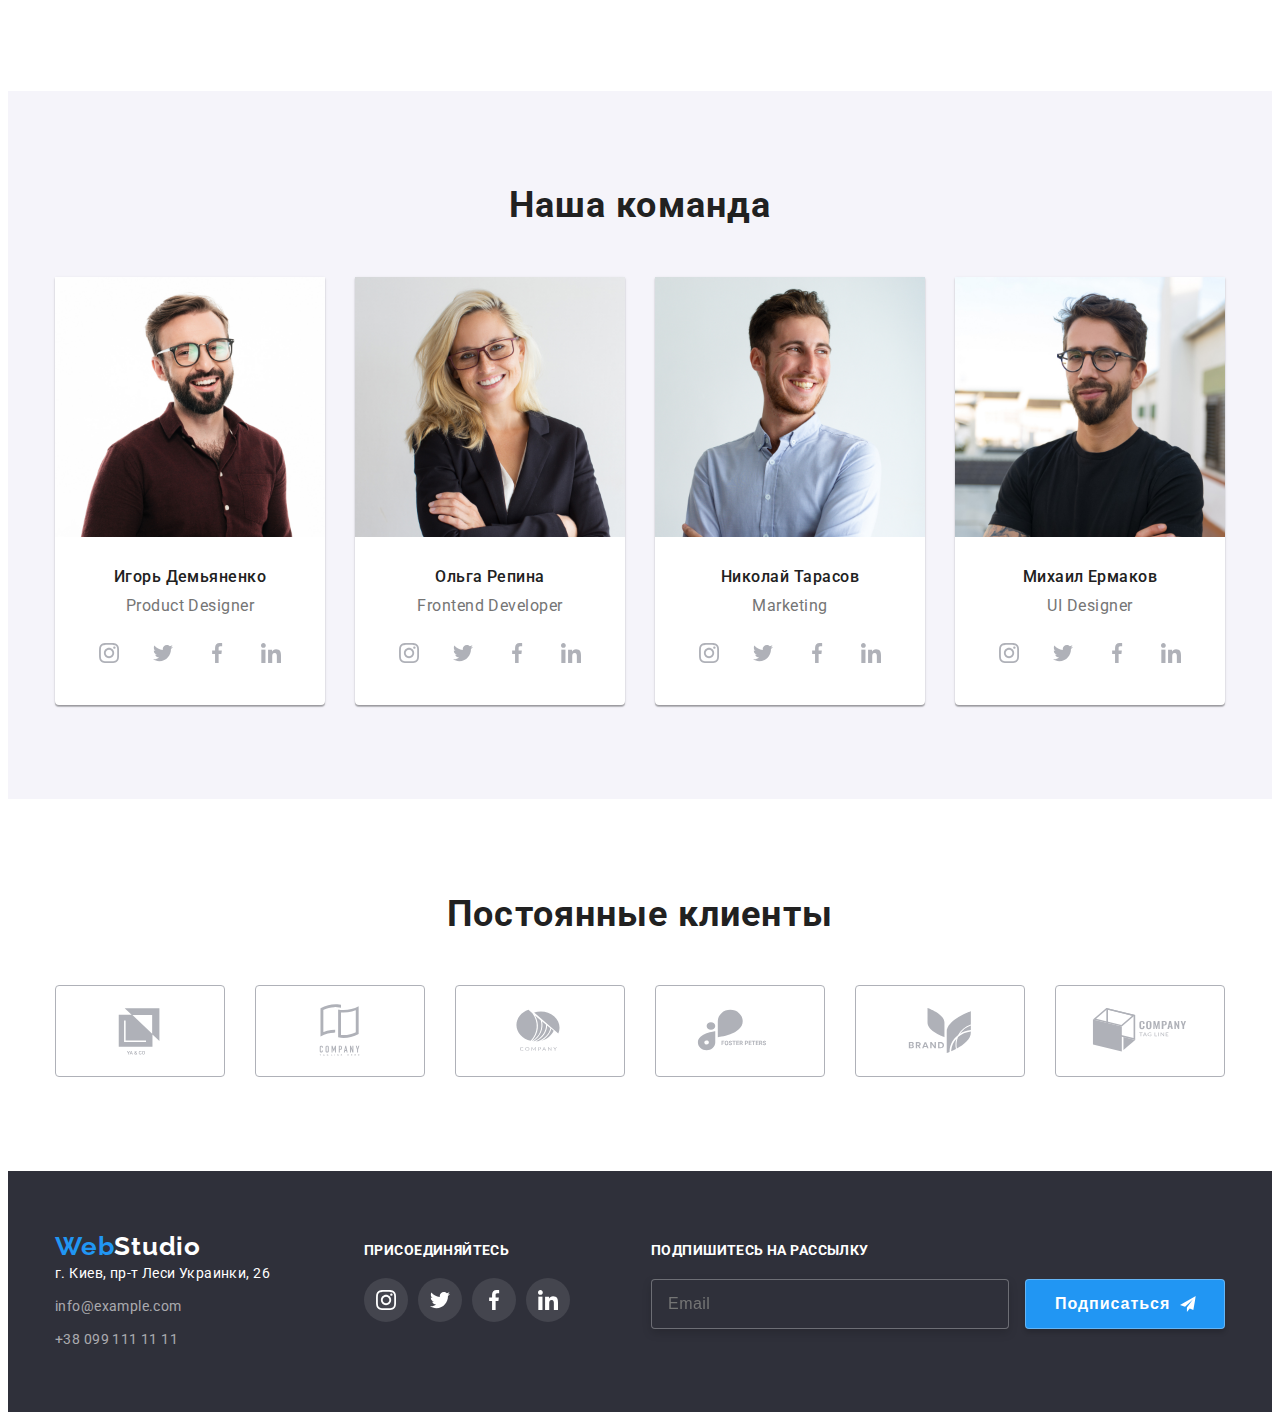
==== commit 6b618f2a: "BEM" ====
--- a/index.html
+++ b/index.html
@@ -19,20 +19,20 @@
         <div class="container">
        <nav class="navigation main-nav">
         <a class="logo-link" href="/">Web<span class="logo-link-one">Studio</span></a>
-        <ul class="navigation-list">
-            <li class="navigation-item"><a href="./index.html" class="navigation-link current">Студия</a></li>
-            <li class="navigation-item"><a href="./portfolio.html" class="navigation-link">Портфолио</a></li>
-            <li class="navigation-item"><a href="" class="navigation-link">Контакты</a></li>
+        <ul class="navigation__list">
+            <li class="navigation__item"><a href="./index.html" class="navigation__link current">Студия</a></li>
+            <li class="navigation__item"><a href="./portfolio.html" class="navigation__link">Портфолио</a></li>
+            <li class="navigation__item"><a href="" class="navigation__link">Контакты</a></li>
         </ul>
         
-        <ul class="contacts-list">
-            <li class="contacts-item"><a href="" class="contacts-link">
-                <svg class="contacts-icon" width="16" height="12">
+        <ul class="contacts">
+            <li class="contacts__item"><a href="" class="contacts__link">
+                <svg class="contacts__icon" width="16" height="12">
                     <use href="./images/icons.svg#icon-envelope-hover"></use>
                 </svg>info@devstudio.com
             </a></li>
-            <li class="contacts-item"><a href="" class="contacts-link">
-                <svg class="contacts-icon" width="10" height="16">
+            <li class="contacts__item"><a href="" class="contacts__link">
+                <svg class="contacts__icon" width="10" height="16">
                     <use href="./images/icons.svg#icon-smartphone"></use>
                 </svg>+38 096 111 11 11
             </a></li>
@@ -44,48 +44,48 @@
     <main class="main">
       <section class="hero">
           <div class="container">
-          <h1 class="hero-title">Эффективные решения <br> для вашего бизнеса</h1>
-          <button class="hero-button" type="button" data-modal-open>Заказать услугу</button>
+          <h1 class="hero__title">Эффективные решения <br> для вашего бизнеса</h1>
+          <button class="hero__button" type="button" data-modal-open>Заказать услугу</button>
         </div>
       </section>
 
       <section class="about section">
           <div class="container">
           <h2 class="features visually-hidden">Особенности</h2>
-        <ul class="features-list">
-            <li class="features-item icon-antenna"><h3 class="features-title">Внимание к деталям</h3>
+        <ul class="features__list">
+            <li class="features__item icon-antenna"><h3 class="features__title">Внимание к деталям</h3>
             <p class="features-text">Идейные соображения, а также начало повседневной работы по формированию позиции.</p>
-        </li>
-            <li class="features-item icon-clock"><h3 class="features-title">Пунктуальность</h3>
+            </li>
+            <li class="features__item icon-clock"><h3 class="features__title">Пунктуальность</h3>
                 <p class="features-text">Задача организации, в особенности же рамки и место обучения кадров влечет за собой.</p>
             </li>
-            <li class="features-item icon-diagram"><h3 class="features-title">Планирование</h3>
+            <li class="features__item icon-diagram"><h3 class="features__title">Планирование</h3>
                 <p class="features-text">Равным образом консультация с широким активом в значительной степени обуславливает.</p>
             </li>
-            <li class="features-item icon-astronaut"><h3 class="features-title">Современные технологии</h3>
+            <li class="features__item icon-astronaut"><h3 class="features__title">Современные технологии</h3>
                 <p class="features-text">Значимость этих проблем настолько очевидна, что реализация плановых заданий.</p>
             </li>
           </ul>
         </div>
       </section>
 
-       <section class="our-works section">
+       <section class="work section">
            <div class="container">
-           <h2 class="work">Чем мы занимаемся</h2>
-           <ul class="work-list">  
-            <li class="work-foto">
-                <div class="work-wrap"><img src="./images/img1.jpg" alt="десктопное приложение" width="370">
-            <p class="work-title">Десктопные приложения</p>
+           <h2 class="work__name">Чем мы занимаемся</h2>
+           <ul class="work__list">  
+            <li class="work__foto">
+                <div class="work__wrap"><img src="./images/img1.jpg" alt="десктопное приложение" width="370">
+            <p class="work__title">Десктопные приложения</p>
         </div>
         </li>
-            <li class="work-foto">
-                <div class="work-wrap"><img src="./images/img2.jpg" alt="мобильное приложение" width="370">
-            <p class="work-title">Мобильные приложения</p>
+            <li class="work__foto">
+                <div class="work__wrap"><img src="./images/img2.jpg" alt="мобильное приложение" width="370">
+            <p class="work__title">Мобильные приложения</p>
                 </div>
             </li>
-            <li class="work-foto">
-                <div class="work-wrap"><img src="./images/img3.jpg" alt="дизайнерское решение" width='370'>
-            <p class="work-title">Дизайнерские решения</p>
+            <li class="work__foto">
+                <div class="work__wrap"><img src="./images/img3.jpg" alt="дизайнерское решение" width='370'>
+            <p class="work__title">Дизайнерские решения</p>
             </div>
         </li>
            </ul>
@@ -94,12 +94,12 @@
  
        <section class="team section">
            <div class="container">
-               <h2 class="team-title">Наша команда</h2>
-               <ul class="team-list">
-                   <li class="team-item"><img src="./images/ProductDesigner.jpg" alt="фото" width="270">
-                    <div class="team-content">
-                      <h3 class="team-name">Игорь Демьяненко</h3>
-                      <p class="team-profession" lang="en">Product Designer</p>
+               <h2 class="team__title">Наша команда</h2>
+               <ul class="team__list">
+                   <li class="team__item"><img src="./images/ProductDesigner.jpg" alt="фото" width="270">
+                    <div class="team__content">
+                      <h3 class="team__name">Игорь Демьяненко</h3>
+                      <p class="team__profession" lang="en">Product Designer</p>
                       <ul class="team-social-list">
                          <li class="team-social-item">
                             <a href="" class="team-social-link">
@@ -131,10 +131,10 @@
                             </li>
                      </ul>
                   </div>
-            <li class="team-item"><img src="./images/FrontendDeveloper.jpg" alt="фото" width="270">
-                <div class="team-content">
-                <h3 class="team-name">Ольга Репина</h3>
-                <p class="team-profession" lang="en">Frontend Developer</p>
+            <li class="team__item"><img src="./images/FrontendDeveloper.jpg" alt="фото" width="270">
+                <div class="team__content">
+                <h3 class="team__name">Ольга Репина</h3>
+                <p class="team__profession" lang="en">Frontend Developer</p>
                 <ul class="team-social-list">
                     <li class="team-social-item">
                         <a href="" class="team-social-link">
@@ -166,10 +166,10 @@
                 </li>
                 </ul>   
                </div>                                                                                               
-            <li class="team-item"><img src="./images/Marketing.jpg" alt="фото" width="270">
-                <div class="team-content">
-                <h3 class="team-name">Николай Тарасов</h3>
-                <p class="team-profession" lang="en">Marketing</p>
+            <li class="team__item"><img src="./images/Marketing.jpg" alt="фото" width="270">
+                <div class="team__content">
+                <h3 class="team__name">Николай Тарасов</h3>
+                <p class="team__profession" lang="en">Marketing</p>
                 <ul class="team-social-list">
                     <li class="team-social-item">
                         <a href="" class="team-social-link">
@@ -201,10 +201,10 @@
                     </li>
                 </ul>
                 </div>
-            <li class="team-item"><img src="./images/UIDesigner.jpg" alt="фото" width="270">
-                <div class="team-content">
-                <h3 class="team-name">Михаил Ермаков</h3>
-                <p class="team-profession" lang="en">UI Designer</p>
+            <li class="team__item"><img src="./images/UIDesigner.jpg" alt="фото" width="270">
+                <div class="team__content">
+                <h3 class="team__name">Михаил Ермаков</h3>
+                <p class="team__profession" lang="en">UI Designer</p>
                 <ul class="team-social-list">
                     <li class="team-social-item">
                         <a href="" class="team-social-link">
@@ -241,46 +241,46 @@
     </section>
     <section class="customers section">
         <div class="container">
-            <h2 class="customers-title">Постоянные клиенты</h2>
-            <ul class="customers-list">
-                <li class="customers-item">
-                    <a href="" class="customers-link">
-                    <svg class="customers-icon" width="106" height="60">
+            <h2 class="customers__title">Постоянные клиенты</h2>
+            <ul class="customers__list">
+                <li class="customers__item">
+                    <a href="" class="customers__link">
+                    <svg class="customers__icon" width="106" height="60">
                         <use href="./images/icons.svg#icon-Logo"></use>
                     </svg>
                     </a>
                 </li>
-                <li class="customers-item">
-                    <a href="" class="customers-link">
-                    <svg class="customers-icon" width="106" height="60">
+                <li class="customers__item">
+                    <a href="" class="customers__link">
+                    <svg class="customers__icon" width="106" height="60">
                         <use href="./images/icons.svg#icon-Logo-1"></use>
                     </svg>
                     </a>
                 </li>
-                <li class="customers-item">
-                    <a href="" class="customers-link">
-                        <svg class="customers-icon" width="106" height="60">
+                <li class="customers__item">
+                    <a href="" class="customers__link">
+                        <svg class="customers__icon" width="106" height="60">
                             <use href="./images/icons.svg#icon-Logo-2"></use>
                         </svg>
                     </a>
                 </li>
-                <li class="customers-item">
-                    <a href="" class="customers-link">
-                        <svg class="customers-icon" width="106" height="60">
+                <li class="customers__item">
+                    <a href="" class="customers__link">
+                        <svg class="customers__icon" width="106" height="60">
                             <use href="./images/icons.svg#icon-Logo-3"></use>
                         </svg>
                     </a>
                 </li>
-                <li class="customers-item">
-                    <a href="" class="customers-link">
-                        <svg class="customers-icon" width="106" height="60">
+                <li class="customers__item">
+                    <a href="" class="customers__link">
+                        <svg class="customers__icon" width="106" height="60">
                             <use href="./images/icons.svg#icon-Logo-4"></use>
                         </svg>
                     </a>
                 </li>
-                <li class="customers-item">
-                    <a href="" class="customers-link">
-                        <svg class="customers-icon" width="106" height="60">
+                <li class="customers__item">
+                    <a href="" class="customers__link">
+                        <svg class="customers__icon" width="106" height="60">
                             <use href="./images/icons.svg#icon-Logo-5"></use>
                         </svg>
                     </a>
@@ -291,8 +291,8 @@
 </main>
 
    <footer class="footer">
-    <div class="footer-container container">
-        <div class="footer-address">
+    <div class="container footer__container">
+        <div class="footer__address">
         <a class="logo-link footer-logo" href="/">Web<span class="logo-link-two">Studio</span></a>
         <address>
                 <ul class="footer-contacts-list">
--- a/css/main.css
+++ b/css/main.css
@@ -49,16 +49,16 @@
   background: var(--primary-title-color);
 }
 
-.navigation-list,
-.features-list,
-.team-list,
-.work-list,
+.navigation__list,
+.features__list,
+.team__list,
+.work__list,
 .footer-contacts-list,
 .filter-list,
 .projects-list,
-.contacts-list,
+.contacts,
 .team-social-list,
-.customers-item,
+.customers__item,
 .join-item {
   list-style: none;
   text-decoration: none;
@@ -130,6 +130,36 @@
   position: relative;
 }
 
+.modal-label {
+  font-size: 12px;
+  line-height: 1.17;
+  letter-spacing: 0.01em;
+  margin-bottom: 4px;
+  color: var(--main-text-color);
+  display: block;
+}
+
+.modal-text {
+  width: 100%;
+  height: 120px;
+  font-size: 14px;
+  line-height: 1.15;
+  letter-spacing: 0.01em;
+  color: rgba(117, 117, 117, 0.5);
+  border: 1px solid rgba(33, 33, 33, 0.2);
+  box-sizing: border-box;
+  border-radius: 4px;
+  padding: 12px 16px;
+  resize: none;
+  transition-property: border-color;
+  transition-duration: var(--duration);
+  transition-timing-function: var(--cubic);
+}
+
+.modal-text:focus {
+  border-color: var(--accent-color);
+}
+
 .form {
   display: inline-block;
 }
@@ -148,15 +178,10 @@
   transition-property: border-color, fill;
   transition-duration: var(--duration);
   transition-timing-function: var(--cubic);
-  /* margin-bottom: 10px; */
 }
 
 .modal-input:focus {
   border-color: var(--accent-color);
-}
-
-.modal-input:focus + .modal-icon {
-  fill: var(--accent-color);
 }
 
 .modal-icon {
@@ -166,12 +191,15 @@
   transform: translateY(-50%);
 }
 
+.modal-input:focus + .modal-icon {
+  fill: var(--accent-color);
+}
+
 .btn-modal-icon {
   color: var(--title-color);
 }
 
-.btn-modal-icon:hover,
-.btn-modal-icon:focus {
+.btn-modal-icon:hover, .btn-modal-icon:focus {
   color: var(--accent-color);
 }
 
@@ -191,39 +219,8 @@
   display: flex;
 }
 
-.btn-modal:hover,
-.btn-modal:focus {
+.btn-modal:hover, .btn-modal:focus {
   color: var(--accent-color);
-}
-
-.modal-label {
-  font-size: 12px;
-  line-height: 1.17;
-  letter-spacing: 0.01em;
-  margin-bottom: 4px;
-  color: var(--main-text-color);
-  display: block;
-}
-
-.modal-text {
-  width: 100%;
-  height: 120px;
-  font-size: 14px;
-  line-height: 1.15;
-  letter-spacing: 0.01em;
-  color: rgba(117, 117, 117, 0.5);
-  border: 1px solid rgba(33, 33, 33, 0.2);
-  box-sizing: border-box;
-  border-radius: 4px;
-  padding: 12px 16px;
-  resize: none;
-  transition-property: border-color;
-  transition-duration: var(--duration);
-  transition-timing-function: var(--cubic);
-}
-
-.modal-text:focus {
-  border-color: var(--accent-color);
 }
 
 .form-user-text {
@@ -312,15 +309,15 @@
   align-items: center;
 }
 
-.navigation-list {
-  display: flex;
-}
-
-.navigation-item {
+.navigation__list {
+  display: flex;
+}
+
+.navigation__item {
   display: block;
 }
 
-.navigation-item:not(:last-child) {
+.navigation__item:not(:last-child) {
   margin-right: 50px;
 }
 
@@ -347,7 +344,7 @@
   color: var(--logo-two-color);
 }
 
-.navigation-link {
+.navigation__link {
   padding-top: 32px;
   padding-bottom: 32px;
   display: block;
@@ -361,6 +358,14 @@
   transition-property: color;
   transition-duration: var(--duration);
   transition-timing-function: var(--cubic);
+}
+
+.navigation__link:hover, .navigation__link:focus {
+  color: var(--accent-color);
+}
+
+.current {
+  color: var(--accent-color);
 }
 
 .current::after {
@@ -375,16 +380,14 @@
   border-radius: 2px;
 }
 
-.contacts-list {
+.contacts {
   display: flex;
   margin-left: auto;
-}
-
-.contacts-item + .contacts-item {
-  margin-left: 50px;
-}
-
-.contacts-link {
+  justify-content: space-between;
+  align-items: center;
+}
+
+.contacts__link {
   padding-top: 32px;
   padding-bottom: 32px;
   font-weight: 500;
@@ -402,27 +405,21 @@
   transition-timing-function: var(--cubic);
 }
 
-.navigation-link:hover,
-.navigation-link:focus,
-.current,
-.contacts-link:hover,
-.contacts-link:focus {
+.contacts__link:hover, .contacts__link:focus {
   color: var(--accent-color);
 }
 
-.contacts-list {
-  display: flex;
-  justify-content: space-between;
-  align-items: center;
-}
-
-.contacts-item {
-  display: flex;
-  justify-content: center;
-  align-items: center;
-}
-
-.contacts-icon {
+.contacts__item {
+  display: flex;
+  justify-content: center;
+  align-items: center;
+}
+
+.contacts__item + .contacts__item {
+  margin-left: 50px;
+}
+
+.contacts__icon {
   justify-content: center;
   align-items: center;
   fill: currentColor;
@@ -432,8 +429,7 @@
   transition-timing-function: var(--cubic);
 }
 
-.contacts-link:hover,
-.contacts-icon:focus {
+.contacts__icon:focus {
   fill: var(--accent-color);
 }
 
@@ -451,7 +447,7 @@
   flex-grow: 1;
 }
 
-.hero-title {
+.hero__title {
   font-weight: 900;
   font-size: 44px;
   line-height: 1.36;
@@ -462,7 +458,7 @@
   color: var(--hero-title-color);
 }
 
-.hero-button {
+.hero__button {
   font-family: inherit;
   font-weight: bold;
   font-size: 16px;
@@ -483,8 +479,7 @@
   transition-timing-function: var(--cubic);
 }
 
-.hero-button:hover,
-.hero-button:focus {
+.hero__button:hover, .hero__button:focus {
   background-color: var(--focus-button-color);
 }
 
@@ -496,7 +491,32 @@
   background: var(--primary-title-color);
 }
 
-.features-item {
+.features__list {
+  display: flex;
+  justify-content: space-between;
+  font-weight: bold;
+  font-size: 14px;
+  line-height: 1.14;
+  letter-spacing: 0.03em;
+  color: var(--header-text-color);
+}
+
+.features-text {
+  font-family: Roboto;
+  font-style: normal;
+  font-weight: normal;
+  font-size: 14px;
+  line-height: 1.71;
+  letter-spacing: 0.03em;
+  text-transform: none;
+  color: var(--main-text-color);
+}
+
+.features-title {
+  margin-bottom: 10px;
+}
+
+.features__item {
   font-weight: bold;
   font-size: 14px;
   line-height: 1.14;
@@ -505,21 +525,11 @@
   flex-basis: calc((100% -3 * 30px) / 4);
 }
 
-.features-item:not(:last-child) {
+.features__item:not(:last-child) {
   margin-right: 30px;
 }
 
-.features-list {
-  display: flex;
-  justify-content: space-between;
-  font-weight: bold;
-  font-size: 14px;
-  line-height: 1.14;
-  letter-spacing: 0.03em;
-  color: var(--header-text-color);
-}
-
-.features-item::before {
+.features__item::before {
   display: block;
   content: '';
   height: 120px;
@@ -532,38 +542,23 @@
   background-color: var(--team-background-color);
 }
 
-.features-item.icon-antenna::before {
+.features__item.icon-antenna::before {
   background-image: url(../images/antenna.svg);
 }
 
-.features-item.icon-clock::before {
+.features__item.icon-clock::before {
   background-image: url(../images/clock.svg);
 }
 
-.features-item.icon-diagram::before {
+.features__item.icon-diagram::before {
   background-image: url(../images/diagram.svg);
 }
 
-.features-item.icon-astronaut::before {
+.features__item.icon-astronaut::before {
   background-image: url(../images/astronaut.svg);
 }
 
-.features-text {
-  font-family: Roboto;
-  font-style: normal;
-  font-weight: normal;
-  font-size: 14px;
-  line-height: 1.71;
-  letter-spacing: 0.03em;
-  text-transform: none;
-  color: var(--main-text-color);
-}
-
-.features-title {
-  margin-bottom: 10px;
-}
-
-.work {
+.work__name {
   font-weight: bold;
   font-size: 36px;
   line-height: 1.16;
@@ -573,24 +568,24 @@
   margin-bottom: 50px;
 }
 
-.work-list {
-  display: flex;
-}
-
-.work-foto {
+.work__list {
+  display: flex;
+}
+
+.work__foto {
   display: flex;
   width: 370px;
 }
 
-.work-foto:not(:last-child) {
+.work__foto:not(:last-child) {
   margin-right: 30px;
 }
 
-.work-wrap {
+.work__wrap {
   position: relative;
 }
 
-.work-title {
+.work__title {
   position: absolute;
   bottom: 0;
   left: 0;
@@ -613,12 +608,12 @@
   background-color: var(--team-background-color);
 }
 
-.team-content {
+.team__content {
   padding: 30px 32px;
   text-align: center;
 }
 
-.team-title {
+.team__title {
   font-weight: bold;
   font-size: 36px;
   line-height: 1.16;
@@ -628,23 +623,23 @@
   margin-bottom: 50px;
 }
 
-.team-list {
+.team__list {
   border-radius: 0px;
   display: flex;
 }
 
-.team-item {
+.team__item {
   width: 270px;
   box-shadow: 0px 1px 3px rgba(0, 0, 0, 0.12), 0px 1px 1px rgba(0, 0, 0, 0.14), 0px 2px 1px rgba(0, 0, 0, 0.2);
   border-radius: 0px 0px 4px 4px;
   background-color: var(--primary-title-color);
 }
 
-.team-item:not(:last-child) {
+.team__item:not(:last-child) {
   margin-right: 30px;
 }
 
-.team-name {
+.team__name {
   margin-bottom: 10px;
   font-weight: 500;
   font-size: 16px;
@@ -654,7 +649,7 @@
   color: var(--header-text-color);
 }
 
-.team-profession {
+.team__profession {
   font-size: 16px;
   line-height: 1.19;
   text-align: center;
@@ -681,22 +676,21 @@
   transition-timing-function: var(--cubic);
 }
 
-.team-social-icon {
-  fill: currentColor;
-}
-
-.team-social-link:hover,
-.team-social-link:focus {
+.team-social-link:hover, .team-social-link:focus {
   background-color: var(--accent-color);
   color: var(--footer-contacts-color);
   outline: none;
 }
 
+.team-social-icon {
+  fill: currentColor;
+}
+
 .team-social-item + .team-social-item {
   margin-left: 10px;
 }
 
-.customers-title {
+.customers__title {
   font-weight: bold;
   font-size: 36px;
   line-height: 1.17;
@@ -706,19 +700,19 @@
   margin-bottom: 50px;
 }
 
-.customers-list {
+.customers__list {
   display: flex;
   justify-content: space-between;
   align-items: center;
 }
 
-.customers-item {
-  display: flex;
-  justify-content: center;
-  align-items: center;
-}
-
-.customers-link {
+.customers__item {
+  display: flex;
+  justify-content: center;
+  align-items: center;
+}
+
+.customers__link {
   width: 170px;
   height: 92px;
   display: flex;
@@ -734,19 +728,17 @@
   transition-timing-function: var(--cubic);
 }
 
-.customers-icon {
-  fill: currentColor;
-}
-
-.customers-icon:hover,
-.customers-icon:focus {
-  fill: var(--accent-color);
-}
-
-.customers-link:hover,
-.customers-link:focus {
+.customers__link:hover, .customers__link:focus {
   color: var(--accent-color);
   border: 1px solid var(--accent-color);
+}
+
+.customers__icon {
+  fill: currentColor;
+}
+
+.customers__icon:hover, .customers__icon:focus {
+  fill: var(--accent-color);
 }
 
 .footer {
@@ -755,17 +747,17 @@
   padding-bottom: 60px;
 }
 
-.footer-container {
+.footer__container {
   display: flex;
   align-items: baseline;
   justify-content: start;
 }
 
-.footer-address {
+.footer__address {
   margin-right: 70px;
 }
 
-.logo-link.footer-logo {
+.logo__link.footer__logo {
   display: inline-block;
   padding: 0;
   margin-bottom: 20px;
@@ -792,8 +784,7 @@
   transition-timing-function: var(--cubic);
 }
 
-.footer-contacts-link:hover,
-.footer-contacts-link:focus {
+.footer-contacts-link:hover, .footer-contacts-link:focus {
   color: var(--accent-color);
 }
 
@@ -853,14 +844,13 @@
   transition-timing-function: var(--cubic);
 }
 
+.join-social-link:hover, .join-social-link:focus {
+  background-color: var(--accent-color);
+  outline: none;
+}
+
 .join-social-icon {
   fill: currentColor;
-}
-
-.join-social-link:hover,
-.join-social-link:focus {
-  background-color: var(--accent-color);
-  outline: none;
 }
 
 .join-item + .join-item {
@@ -957,8 +947,12 @@
   transition-timing-function: var(--cubic);
 }
 
-.filter-button:hover,
-.filter-button:focus,
+.filter-button:hover, .filter-button:focus {
+  color: var(--button-color);
+  background-color: var(--accent-color);
+  box-shadow: 0px 3px 1px rgba(0, 0, 0, 0.1), 0px 1px 2px rgba(0, 0, 0, 0.08), 0px 2px 2px rgba(0, 0, 0, 0.12);
+}
+
 .current-button {
   color: var(--button-color);
   background-color: var(--accent-color);
@@ -976,8 +970,7 @@
   margin-right: 0;
 }
 
-.filter-item:hover,
-.filter-item:focus {
+.filter-item:hover, .filter-item:focus {
   background-color: var(--accent-color);
   box-shadow: 0px 3px 1px rgba(0, 0, 0, 0.1), 0px 1px 2px rgba(0, 0, 0, 0.08), 0px 2px 2px rgba(0, 0, 0, 0.12);
 }
@@ -1034,20 +1027,11 @@
   outline: none;
 }
 
-.project-item-link:hover,
-.project-item-link:focus {
+.project-item-link:hover, .project-item-link:focus {
   display: block;
   border: 1px solid var(--project-content);
   box-sizing: border-box;
   box-shadow: 0px 1px 1px rgba(0, 0, 0, 0.12), 0px 4px 4px rgba(0, 0, 0, 0.06), 1px 4px 6px rgba(0, 0, 0, 0.16);
-}
-
-.project-item-link:hover .project-bottom-text {
-  transform: translateY(0);
-}
-
-.project-item-link:focus .project-bottom-text {
-  transform: translateY(0);
 }
 
 .project-wrap {
@@ -1069,4 +1053,12 @@
   transform: translateY(101%);
   transition: transform var(--duration) var(--cubic);
 }
+
+.project-item-link:hover .project-bottom-text {
+  transform: translateY(0);
+}
+
+.project-item-link:focus .project-bottom-text {
+  transform: translateY(0);
+}
 /*# sourceMappingURL=main.css.map */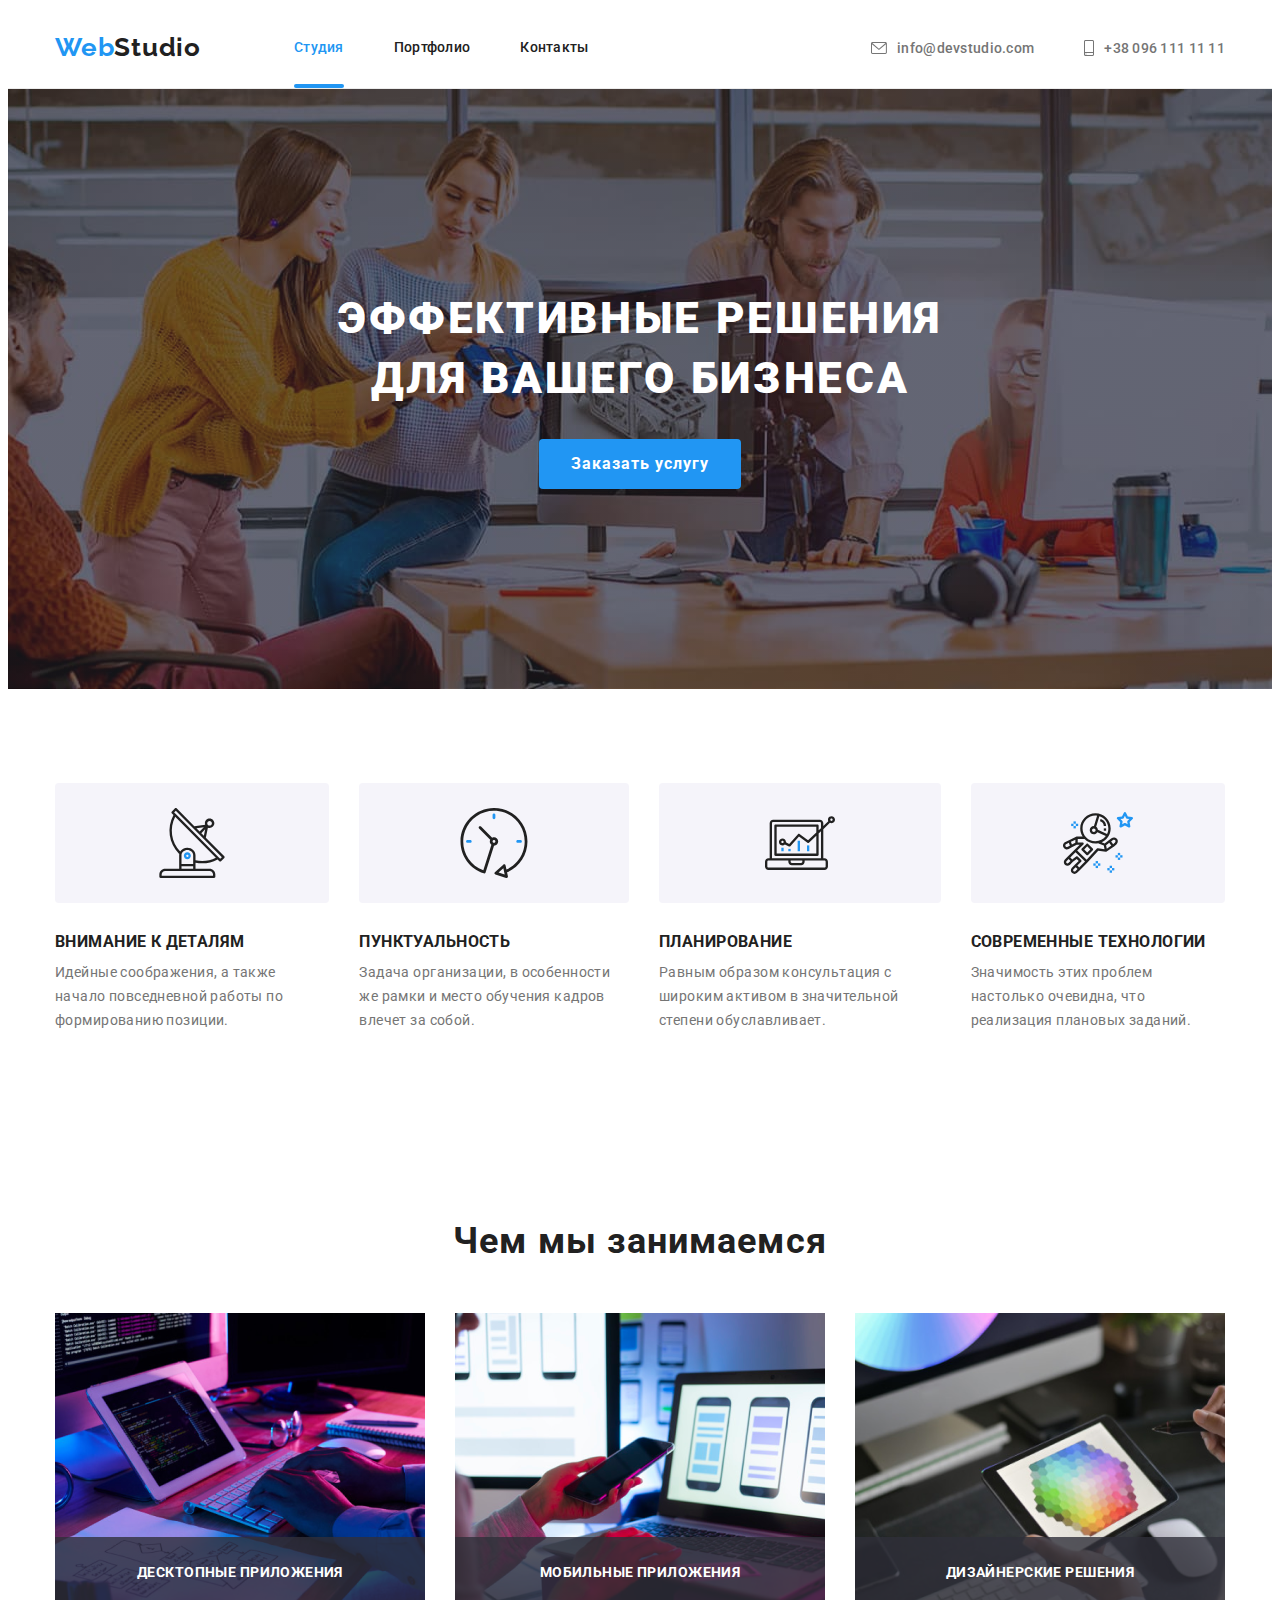
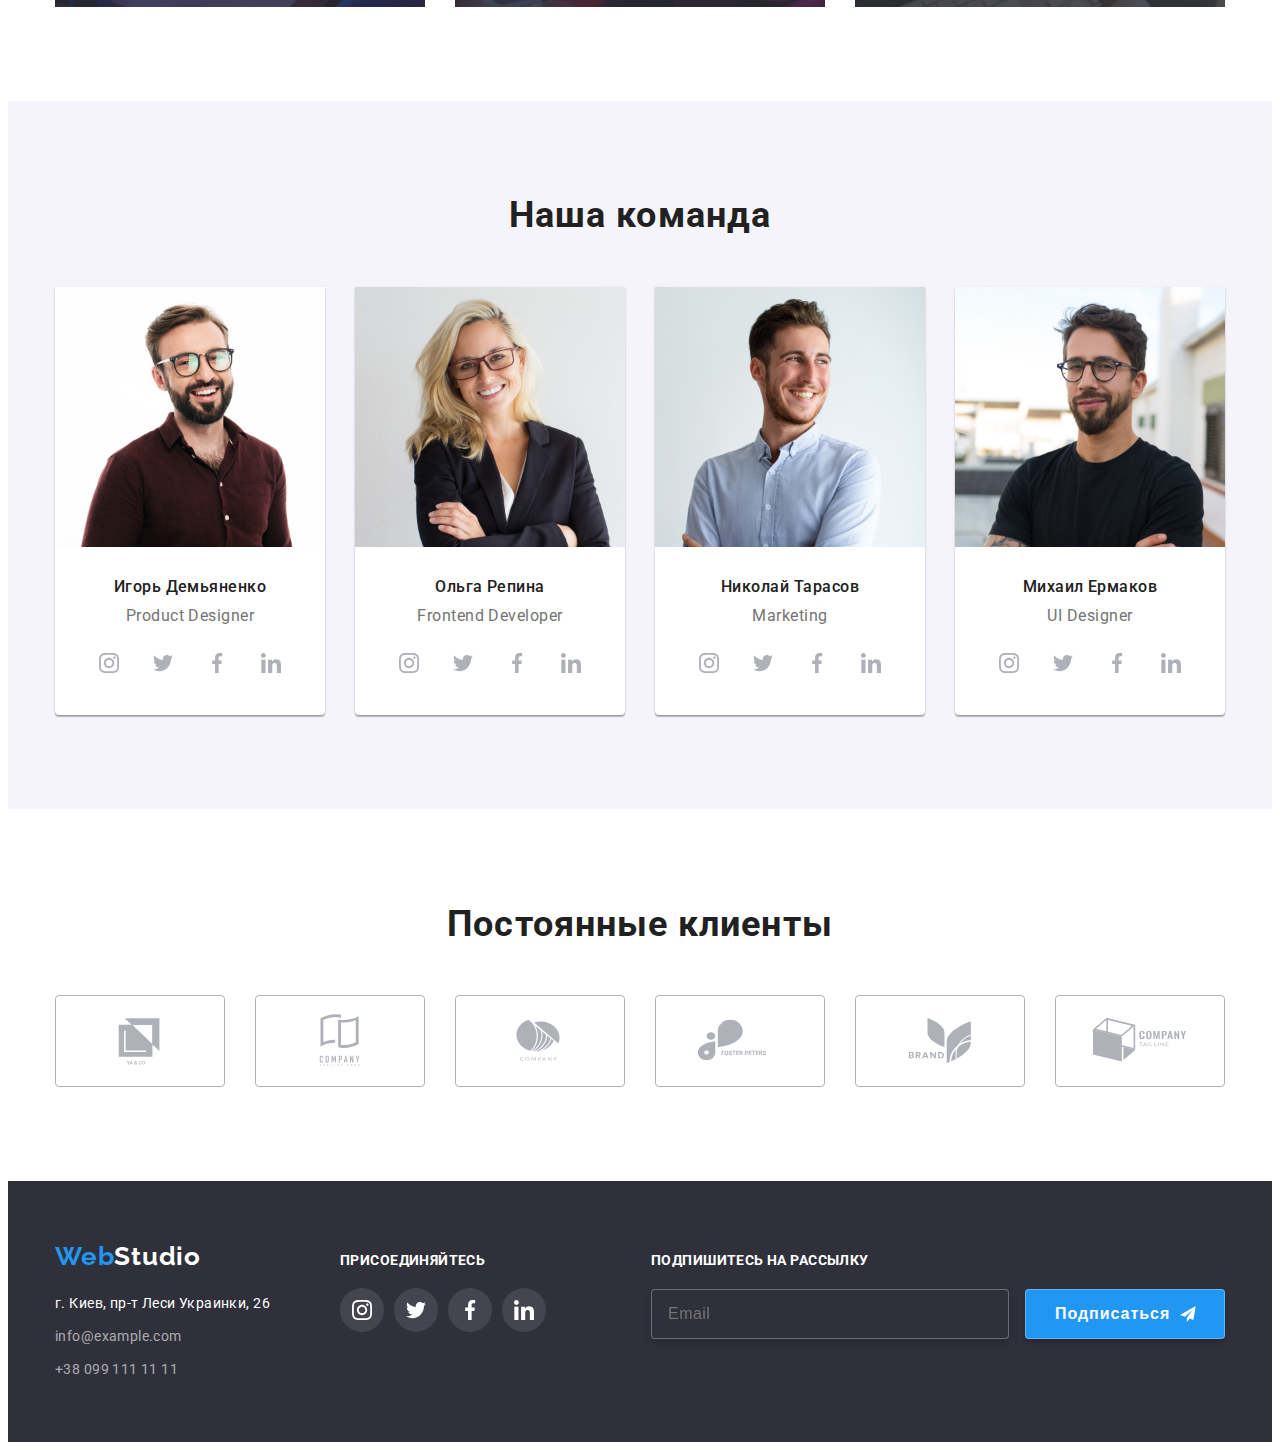
==== commit 032de9e0: "BEM" ====
--- a/index.html
+++ b/index.html
@@ -18,14 +18,14 @@
     <header class="header">
         <div class="container">
        <nav class="navigation main-nav">
-        <a class="logo-link" href="/">Web<span class="logo-link-one">Studio</span></a>
+        <a class="logo logo-link" href="/">Web<span class="logo-link--light-theme">Studio</span></a>
         <ul class="navigation__list">
             <li class="navigation__item"><a href="./index.html" class="navigation__link current">Студия</a></li>
             <li class="navigation__item"><a href="./portfolio.html" class="navigation__link">Портфолио</a></li>
             <li class="navigation__item"><a href="" class="navigation__link">Контакты</a></li>
         </ul>
         
-        <ul class="contacts">
+        <ul class="contacts contacts__list">
             <li class="contacts__item"><a href="" class="contacts__link">
                 <svg class="contacts__icon" width="16" height="12">
                     <use href="./images/icons.svg#icon-envelope-hover"></use>
@@ -52,18 +52,18 @@
       <section class="about section">
           <div class="container">
           <h2 class="features visually-hidden">Особенности</h2>
-        <ul class="features__list">
+        <ul class="features__list list">
             <li class="features__item icon-antenna"><h3 class="features__title">Внимание к деталям</h3>
-            <p class="features-text">Идейные соображения, а также начало повседневной работы по формированию позиции.</p>
+            <p class="features__text">Идейные соображения, а также начало повседневной работы по формированию позиции.</p>
             </li>
             <li class="features__item icon-clock"><h3 class="features__title">Пунктуальность</h3>
-                <p class="features-text">Задача организации, в особенности же рамки и место обучения кадров влечет за собой.</p>
+                <p class="features__text">Задача организации, в особенности же рамки и место обучения кадров влечет за собой.</p>
             </li>
             <li class="features__item icon-diagram"><h3 class="features__title">Планирование</h3>
-                <p class="features-text">Равным образом консультация с широким активом в значительной степени обуславливает.</p>
+                <p class="features__text">Равным образом консультация с широким активом в значительной степени обуславливает.</p>
             </li>
             <li class="features__item icon-astronaut"><h3 class="features__title">Современные технологии</h3>
-                <p class="features-text">Значимость этих проблем настолько очевидна, что реализация плановых заданий.</p>
+                <p class="features__text">Значимость этих проблем настолько очевидна, что реализация плановых заданий.</p>
             </li>
           </ul>
         </div>
@@ -100,31 +100,31 @@
                     <div class="team__content">
                       <h3 class="team__name">Игорь Демьяненко</h3>
                       <p class="team__profession" lang="en">Product Designer</p>
-                      <ul class="team-social-list">
-                         <li class="team-social-item">
-                            <a href="" class="team-social-link">
-                            <svg class="team-social-icon" width="20" height="20">
+                      <ul class="team-social team-social__list">
+                         <li class="team-social__item">
+                            <a href="" class="team-social__link">
+                            <svg class="team-social__icon" width="20" height="20">
                                 <use href="./images/icons.svg#icon-instagram"></use>
                             </svg>
                             </a>
                          </li>
-                            <li class="team-social-item">
-                                <a href="" class="team-social-link">
-                                <svg class="team-social-icon" width="20" height="20">
+                            <li class="team-social__item">
+                                <a href="" class="team-social__link">
+                                <svg class="team-social__icon" width="20" height="20">
                                     <use href="./images/icons.svg#icon-twitter"></use>
                                 </svg>
                                 </a>
                             </li>
-                            <li class="team-social-item">
-                                <a href="" class="team-social-link">
-                                <svg class="team-social-icon" width="20" height="20">
+                            <li class="team-social__item">
+                                <a href="" class="team-social__link">
+                                <svg class="team-social__icon" width="20" height="20">
                                     <use href="./images/icons.svg#icon-facebook"></use>
                                 </svg>
                                 </a>
                             </li>
-                            <li class="team-social-item">
-                                <a href="" class="team-social-link">
-                                <svg class="team-social-icon" width="20" height="20">
+                            <li class="team-social__item">
+                                <a href="" class="team-social__link">
+                                <svg class="team-social__icon" width="20" height="20">
                                     <use href="./images/icons.svg#icon-linkedin"></use>
                                 </svg>
                                 </a>
@@ -135,31 +135,31 @@
                 <div class="team__content">
                 <h3 class="team__name">Ольга Репина</h3>
                 <p class="team__profession" lang="en">Frontend Developer</p>
-                <ul class="team-social-list">
-                    <li class="team-social-item">
-                        <a href="" class="team-social-link">
-                            <svg class="team-social-icon" width="20" height="20">
+                <ul class="team-social team-social__list">
+                    <li class="team-social__item">
+                        <a href="" class="team-social__link">
+                            <svg class="team-social__icon" width="20" height="20">
                                 <use href="./images/icons.svg#icon-instagram"></use>
                             </svg>
                         </a>
                     </li>
-                    <li class="team-social-item">
-                        <a href="" class="team-social-link">
-                            <svg class="team-social-icon" width="20" height="20">
+                    <li class="team-social__item">
+                        <a href="" class="team-social__link">
+                            <svg class="team-social__icon" width="20" height="20">
                             <use href="./images/icons.svg#icon-twitter"></use>
                         </svg>
                     </a>
                 </li>
-                <li class="team-social-item">
-                    <a href="" class="team-social-link">
-                        <svg class="team-social-icon" width="20" height="20">
+                <li class="team-social__item">
+                    <a href="" class="team-social__link">
+                        <svg class="team-social__icon" width="20" height="20">
                             <use href="./images/icons.svg#icon-facebook"></use>
                         </svg>
                     </a>
                 </li>
-                <li class="team-social-item">
-                    <a href="" class="team-social-link">
-                        <svg class="team-social-icon" width="20" height="20">
+                <li class="team-social__item">
+                    <a href="" class="team-social__link">
+                        <svg class="team-social__icon" width="20" height="20">
                             <use href="./images/icons.svg#icon-linkedin"></use>
                         </svg>
                     </a>
@@ -170,31 +170,31 @@
                 <div class="team__content">
                 <h3 class="team__name">Николай Тарасов</h3>
                 <p class="team__profession" lang="en">Marketing</p>
-                <ul class="team-social-list">
-                    <li class="team-social-item">
-                        <a href="" class="team-social-link">
-                            <svg class="team-social-icon" width="20" height="20">
+                <ul class="team-social team-social__list">
+                    <li class="team-social__item">
+                        <a href="" class="team-social__link">
+                            <svg class="team-social__icon" width="20" height="20">
                                 <use href="./images/icons.svg#icon-instagram"></use>
                             </svg>
                         </a>
                     </li>
-                    <li class="team-social-item">
-                        <a href="" class="team-social-link">
-                            <svg class="team-social-icon" width="20" height="20">
+                    <li class="team-social__item">
+                        <a href="" class="team-social__link">
+                            <svg class="team-social__icon" width="20" height="20">
                                 <use href="./images/icons.svg#icon-twitter"></use>
                             </svg>
                         </a>
                     </li>
-                    <li class="team-social-item">
-                        <a href="" class="team-social-link">
-                            <svg class="team-social-icon" width="20" height="20">
+                    <li class="team-social__item">
+                        <a href="" class="team-social__link">
+                            <svg class="team-social__icon" width="20" height="20">
                                 <use href="./images/icons.svg#icon-facebook"></use>
                             </svg>
                         </a>
                     </li>
-                    <li class="team-social-item">
-                        <a href="" class="team-social-link">
-                            <svg class="team-social-icon" width="20" height="20">
+                    <li class="team-social__item">
+                        <a href="" class="team-social__link">
+                            <svg class="team-social__icon" width="20" height="20">
                                 <use href="./images/icons.svg#icon-linkedin"></use>
                             </svg>
                         </a>
@@ -205,31 +205,31 @@
                 <div class="team__content">
                 <h3 class="team__name">Михаил Ермаков</h3>
                 <p class="team__profession" lang="en">UI Designer</p>
-                <ul class="team-social-list">
-                    <li class="team-social-item">
-                        <a href="" class="team-social-link">
-                            <svg class="team-social-icon" width="20" height="20">
+                <ul class="team-social team-social__list">
+                    <li class="team-social__item">
+                        <a href="" class="team-social__link">
+                            <svg class="team-social__icon" width="20" height="20">
                                 <use href="./images/icons.svg#icon-instagram"></use>
                             </svg>
                         </a>
                     </li>
-                    <li class="team-social-item">
-                        <a href="" class="team-social-link">
-                            <svg class="team-social-icon" width="20" height="20">
+                    <li class="team-social__item">
+                        <a href="" class="team-social__link">
+                            <svg class="team-social__icon" width="20" height="20">
                                 <use href="./images/icons.svg#icon-twitter"></use>
                             </svg>
                         </a>
                     </li>
-                    <li class="team-social-item">
-                        <a href="" class="team-social-link">
-                            <svg class="team-social-icon" width="20" height="20">
+                    <li class="team-social__item">
+                        <a href="" class="team-social__link">
+                            <svg class="team-social__icon" width="20" height="20">
                                 <use href="./images/icons.svg#icon-facebook"></use>
                             </svg>
                         </a>
                     </li>
-                    <li class="team-social-item">
-                        <a href="" class="team-social-link">
-                            <svg class="team-social-icon" width="20" height="20">
+                    <li class="team-social__item">
+                        <a href="" class="team-social__link">
+                            <svg class="team-social__icon" width="20" height="20">
                                 <use href="./images/icons.svg#icon-linkedin"></use>
                             </svg>
                         </a>
@@ -293,56 +293,56 @@
    <footer class="footer">
     <div class="container footer__container">
         <div class="footer__address">
-        <a class="logo-link footer-logo" href="/">Web<span class="logo-link-two">Studio</span></a>
+        <a class="logo-link footer__logo" href="/">Web<span class="logo-link--dark-theme">Studio</span></a>
         <address>
-                <ul class="footer-contacts-list">
-                    <li class="footer-contacts-item">г. Киев, пр-т Леси Украинки, 26</li>
-                    <li class="footer-contacts-item"><a href="mailto:info@example.com" class="footer-contacts-link">info@example.com</a></li>
-                    <li class="footer-contacts-item"><a href="tel:+380991111111" class="footer-contacts-link">+38 099 111 11 11</a></li> 
+                <ul class="footer-contacts footer-contacts__list">
+                    <li class="footer-contacts__item">г. Киев, пр-т Леси Украинки, 26</li>
+                    <li class="footer-contacts__item"><a href="mailto:info@example.com" class="footer-contacts__link">info@example.com</a></li>
+                    <li class="footer-contacts__item"><a href="tel:+380991111111" class="footer-contacts__link">+38 099 111 11 11</a></li> 
                 </ul>
             </address>
             </div>
-            <div class="footer-join">
-            <p class="join">присоединяйтесь</p>
-                <ul class="join-list">
-                    <li class="join-item">
-                    <a href="" class="join-social-link">
-                        <svg class="join-social-icon" width="20" height="20">
+            <div class="join">
+            <p class="join__text">присоединяйтесь</p>
+                <ul class="join__list">
+                    <li class="join__item">
+                    <a href="" class="join__social-link">
+                        <svg class="join__social-icon" width="20" height="20">
                             <use href="./images/icons.svg#icon-instagram"></use>
                         </svg>
                     </a>
                     </li>
-                    <li class="join-item">
-                        <a href="" class="join-social-link">
-                            <svg class="join-social-icon" width="20" height="20">
+                    <li class="join__item">
+                        <a href="" class="join__social-link">
+                            <svg class="join__social-icon" width="20" height="20">
                                 <use href="./images/icons.svg#icon-twitter"></use>
                             </svg>
                         </a>
                     </li>
-                    <li class="join-item">
-                        <a href="" class="join-social-link">
-                            <svg class="join-social-icon" width="20" height="20">
+                    <li class="join__item">
+                        <a href="" class="join__social-link">
+                            <svg class="join__social-icon" width="20" height="20">
                                 <use href="./images/icons.svg#icon-facebook"></use>
                             </svg>
                         </a>
                     </li>
-                    <li class="join-item">
-                        <a href="" class="join-social-link">
-                            <svg class="join-social-icon" width="20" height="20">
+                    <li class="join__item">
+                        <a href="" class="join__social-link">
+                            <svg class="join__social-icon" width="20" height="20">
                                 <use href="./images/icons.svg#icon-linkedin"></use>
                             </svg>
                         </a>
                     </li>
                 </ul>
             </div>
-            <div class="mailing-list">
-                <p class="mailing-list-title">Подпишитесь на рассылку</p>
+            <div class="mailing mailing__list">
+                <p class="mailing__title">Подпишитесь на рассылку</p>
                 <form class="form">
-                    <label class="form-email">
-                        <input type="email" name="email" class="form-email" placeholder="Email">
+                    <label class="form__email">
+                        <input type="email" name="email" class="form__email" placeholder="Email">
                     </label>
-                    <button type="submit" class="btn-mailing">Подписаться
-                        <svg class="icon-send" width="24px" height="24px">
+                    <button type="submit" class="mailing__btn">Подписаться
+                        <svg class="mailing__icon" width="24px" height="24px">
                             <use href="./images/iconsend.svg#icon-icon-send"></use>
                         </svg>
                     </button>
@@ -352,51 +352,51 @@
     </footer>
     <div class="backdrop is-hidden" data-modal>
         <div class="modal">
-            <button type="button" class="btn-modal"  data-modal-close>
-                <svg class="btn-modal-icon" width="11" height="11">
+            <button type="button" class="modal__btn"  data-modal-close>
+                <svg class="modal__icon--close" width="11" height="11">
                     <use href="./images/icons.svg#icon-close"></use>
                 </svg>
             </button>
-            <p class="modal-title">Оставьте свои данные, мы вам перезвоним</p>
-            <form class="modal-form">
-                <div class="form-field">
-                <label for="user-name" class="modal-label">Имя</label>
-                <div class="modal-input-wrap">
-                <input type="text" name="user-name" class="modal-input" id="user-name" />
-                <svg class="modal-icon" width="18px" height="18px">
+            <p class="modal__title">Оставьте свои данные, мы вам перезвоним</p>
+            <form class="modal__form">
+                <div class="modal__form-field">
+                <label for="user-name" class="modal__label">Имя</label>
+                <div class="modal__input-wrap">
+                <input type="text" name="user-name" class="modal__input" id="user-name" />
+                <svg class="modal__icon" width="18px" height="18px">
                     <use href="./images/icons.svg#icon-person"></use>
                 </svg>
                 </div>
                 </div>
-                <div class="form-field">
-                <label for="user-tel" class="modal-label">Телефон</label>
-                <div class="modal-input-wrap">
-                <input type="tel" name="user-tel" class="modal-input" id="user-tel" />
-                <svg class="modal-icon" width="18px" height="18px">
+                <div class="modal__form-field">
+                <label for="user-tel" class="modal__label">Телефон</label>
+                <div class="modal__input-wrap">
+                <input type="tel" name="user-tel" class="modal__input" id="user-tel" />
+                <svg class="modal__icon" width="18px" height="18px">
                     <use href="./images/icons.svg#icon-phone"></use>
                 </svg>
                 </div>
                 </div>
-                <div class="form-field">
-                <label for="user-mail" class="modal-label">Почта</label>
-                <div class="modal-input-wrap">
-                <input type="email" name="user-mail" class="modal-input" id="user-mail" />
-                <svg class="modal-icon" width="18px" height="18px">
+                <div class="modal__form-field">
+                <label for="user-mail" class="modal__label">Почта</label>
+                <div class="modal__input-wrap">
+                <input type="email" name="user-mail" class="modal__input" id="user-mail" />
+                <svg class="modal__icon" width="18px" height="18px">
                     <use href="./images/icons.svg#icon-email"></use>
                 </svg>
                 </div>
                 </div>
-                <div class="form-field form-user-text">
-                <label for="user-text" class="modal-label">Комментарий</label>
-                <div class="modal-input-wrap">
-                <textarea name="user-text" class="modal-text" id="user-text" placeholder="Введите текст"></textarea>
-                </div>
-                </div>
-                <div class="form-field form-modal-check">
-                <input type="checkbox" name="modal-check" class="modal-check visually-hidden" id="modal-check"/>
-                <label for="modal-check" class="modal-check-text">Соглашаюсь с рассылкой и принимаю <a href="" class="modal-document">Условия договора</a></label>
-                </div>
-                <button type="submit" class="btn-modal-submit">Отправить</button>
+                <div class="modal__form-field form-user-text">
+                <label for="user-text" class="modal__label">Комментарий</label>
+                <div class="modal__input-wrap">
+                <textarea name="user-text" class="modal__text" id="user-text" placeholder="Введите текст"></textarea>
+                </div>
+                </div>
+                <div class="modal__form-field form-modal-check">
+                <input type="checkbox" name="modal-check" class="modal--check visually-hidden" id="modal-check"/>
+                <label for="modal-check" class="modal__text--check">Соглашаюсь с рассылкой и принимаю <a href="" class="modal__document">Условия договора</a></label>
+                </div>
+                <button type="submit" class="modal__btn--submit">Отправить</button>
             </form>
         </div> 
     </div>
--- a/css/main.css
+++ b/css/main.css
@@ -53,13 +53,13 @@
 .features__list,
 .team__list,
 .work__list,
-.footer-contacts-list,
-.filter-list,
-.projects-list,
+.footer-contacts__list,
+.filter__list,
+.project__list,
 .contacts,
-.team-social-list,
+.team-social__list,
 .customers__item,
-.join-item {
+.join__item {
   list-style: none;
   text-decoration: none;
 }
@@ -116,7 +116,7 @@
   padding: 40px 39px 40px 41px;
 }
 
-.modal-title {
+.modal__title {
   font-weight: bold;
   font-size: 20px;
   line-height: 1.15;
@@ -126,11 +126,11 @@
   margin-bottom: 12px;
 }
 
-.modal-input-wrap {
+.modal__input-wrap {
   position: relative;
 }
 
-.modal-label {
+.modal__label {
   font-size: 12px;
   line-height: 1.17;
   letter-spacing: 0.01em;
@@ -139,7 +139,7 @@
   display: block;
 }
 
-.modal-text {
+.modal__text {
   width: 100%;
   height: 120px;
   font-size: 14px;
@@ -156,19 +156,19 @@
   transition-timing-function: var(--cubic);
 }
 
-.modal-text:focus {
+.modal__text:focus {
   border-color: var(--accent-color);
+}
+
+.modal__form-field {
+  margin-bottom: 10px;
 }
 
 .form {
   display: inline-block;
 }
 
-.form-field {
-  margin-bottom: 10px;
-}
-
-.modal-input {
+.modal__input {
   width: 100%;
   height: 40px;
   border: 1px solid rgba(33, 33, 33, 0.2);
@@ -180,30 +180,30 @@
   transition-timing-function: var(--cubic);
 }
 
-.modal-input:focus {
+.modal__input:focus {
   border-color: var(--accent-color);
 }
 
-.modal-icon {
+.modal__icon {
   position: absolute;
   left: 12px;
   top: 50%;
   transform: translateY(-50%);
 }
 
-.modal-input:focus + .modal-icon {
+.modal__input:focus + .modal__icon {
   fill: var(--accent-color);
 }
 
-.btn-modal-icon {
+.modal__icon--close {
   color: var(--title-color);
 }
 
-.btn-modal-icon:hover, .btn-modal-icon:focus {
+.modal__icon--close:hover, .modal__icon--close:focus {
   color: var(--accent-color);
 }
 
-.btn-modal {
+.modal__btn {
   width: 30px;
   height: 30px;
   background-color: var(--modal-color);
@@ -219,7 +219,7 @@
   display: flex;
 }
 
-.btn-modal:hover, .btn-modal:focus {
+.modal__btn:hover, .modal__btn:focus {
   color: var(--accent-color);
 }
 
@@ -231,7 +231,7 @@
   margin-bottom: 30px;
 }
 
-.modal-check-text {
+.modal__text--check {
   font-size: 14px;
   line-height: 1.71;
   letter-spacing: 0.03em;
@@ -241,7 +241,7 @@
   justify-content: center;
 }
 
-.modal-check-text::before {
+.modal__text--check::before {
   content: '';
   width: 12px;
   height: 11px;
@@ -252,23 +252,23 @@
   cursor: pointer;
 }
 
-.modal-check:focus + .modal-check-text::before {
+.modal--check:focus + .modal__text--check::before {
   border-color: var(--accent-color);
 }
 
-.modal-check:checked + .modal-check-text::before {
+.modal--check:checked + .modal__text--check::before {
   background-image: url(../images/iconcheck.svg);
   background-origin: border-box;
   background-size: contain;
   border-color: var(--accent-color);
 }
 
-.modal-document {
+.modal__document {
   color: var(--accent-color);
   margin-left: 3px;
 }
 
-.btn-modal-submit {
+.modal__btn--submit {
   width: 200px;
   height: 50px;
   font-weight: bold;
@@ -290,7 +290,7 @@
   transition-timing-function: var(--cubic);
 }
 
-.btn-modal-submit:focus {
+.modal__btn--submit:focus {
   background-color: var(--focus-button-color);
 }
 
@@ -298,27 +298,6 @@
   opacity: 0;
   pointer-events: none;
   visibility: hidden;
-}
-
-.header {
-  border-bottom: 1px solid var(--border-color);
-}
-
-.main-nav {
-  display: flex;
-  align-items: center;
-}
-
-.navigation__list {
-  display: flex;
-}
-
-.navigation__item {
-  display: block;
-}
-
-.navigation__item:not(:last-child) {
-  margin-right: 50px;
 }
 
 .logo-link {
@@ -336,12 +315,33 @@
   text-decoration: none;
 }
 
-.logo-link-one {
+.logo-link--light-theme {
   color: var(--header-text-color);
 }
 
-.logo-link-two {
+.logo-link--dark-theme {
   color: var(--logo-two-color);
+}
+
+.header {
+  border-bottom: 1px solid var(--border-color);
+}
+
+.main-nav {
+  display: flex;
+  align-items: center;
+}
+
+.navigation__list {
+  display: flex;
+}
+
+.navigation__item {
+  display: block;
+}
+
+.navigation__item:not(:last-child) {
+  margin-right: 50px;
 }
 
 .navigation__link {
@@ -501,7 +501,7 @@
   color: var(--header-text-color);
 }
 
-.features-text {
+.features__text {
   font-family: Roboto;
   font-style: normal;
   font-weight: normal;
@@ -512,7 +512,7 @@
   color: var(--main-text-color);
 }
 
-.features-title {
+.features__title {
   margin-bottom: 10px;
 }
 
@@ -658,12 +658,12 @@
   margin-bottom: 16px;
 }
 
-.team-social-list {
-  display: flex;
-  justify-content: center;
-}
-
-.team-social-link {
+.team-social__list {
+  display: flex;
+  justify-content: center;
+}
+
+.team-social__link {
   width: 44px;
   height: 44px;
   border-radius: 50%;
@@ -676,17 +676,17 @@
   transition-timing-function: var(--cubic);
 }
 
-.team-social-link:hover, .team-social-link:focus {
+.team-social__link:hover, .team-social__link:focus {
   background-color: var(--accent-color);
   color: var(--footer-contacts-color);
   outline: none;
 }
 
-.team-social-icon {
+.team-social__icon {
   fill: currentColor;
 }
 
-.team-social-item + .team-social-item {
+.team-social__item + .team-social__item {
   margin-left: 10px;
 }
 
@@ -757,14 +757,14 @@
   margin-right: 70px;
 }
 
-.logo__link.footer__logo {
+.logo-link.footer__logo {
   display: inline-block;
   padding: 0;
   margin-bottom: 20px;
   margin-right: 0;
 }
 
-.footer-contacts-list {
+.footer-contacts__list {
   font-weight: normal;
   font-size: 14px;
   line-height: 1.71;
@@ -772,7 +772,7 @@
   color: var(--footer-contacts-color);
 }
 
-.footer-contacts-link {
+.footer-contacts__link {
   font-weight: normal;
   font-size: 14px;
   line-height: 1.71;
@@ -784,11 +784,11 @@
   transition-timing-function: var(--cubic);
 }
 
-.footer-contacts-link:hover, .footer-contacts-link:focus {
+.footer-contacts__link:hover, .footer-contacts__link:focus {
   color: var(--accent-color);
 }
 
-.footer-contacts-item {
+.footer-contacts__item {
   font-style: normal;
   font-weight: normal;
   font-size: 14px;
@@ -799,11 +799,11 @@
   display: block;
 }
 
-.footer-contacts-item:first-child {
+.footer-contacts__item:first-child {
   margin-top: 0;
 }
 
-.join {
+.join__text {
   font-weight: bold;
   font-size: 14px;
   line-height: 1.15;
@@ -813,12 +813,12 @@
   margin-bottom: 20px;
 }
 
-.footer-join {
+.join {
   color: var(--footer-contacts-color);
   margin-right: auto;
 }
 
-.join-item {
+.join__item {
   background-color: rgba(255, 255, 255, 0.1);
   width: 44px;
   height: 44px;
@@ -826,12 +826,16 @@
   border-radius: 50%;
 }
 
-.join-list {
-  display: flex;
-  justify-content: center;
-}
-
-.join-social-link {
+.join__item + .join__item {
+  margin-left: 10px;
+}
+
+.join__list {
+  display: flex;
+  justify-content: center;
+}
+
+.join__social-link {
   width: 44px;
   height: 44px;
   border-radius: 50%;
@@ -844,20 +848,16 @@
   transition-timing-function: var(--cubic);
 }
 
-.join-social-link:hover, .join-social-link:focus {
+.join__social-link:hover, .join__social-link:focus {
   background-color: var(--accent-color);
   outline: none;
 }
 
-.join-social-icon {
+.join__social-icon {
   fill: currentColor;
 }
 
-.join-item + .join-item {
-  margin-left: 10px;
-}
-
-.mailing-list-title {
+.mailing__title {
   font-weight: bold;
   font-size: 14px;
   line-height: 1.14;
@@ -867,7 +867,7 @@
   color: var(--hero-title-color);
 }
 
-.form-email input {
+.form__email input {
   width: 358px;
   height: 50px;
   font-size: 16px;
@@ -884,7 +884,7 @@
   border-radius: 4px;
 }
 
-.btn-mailing {
+.mailing__btn {
   width: 200px;
   height: 50px;
   display: inline-flex;
@@ -909,11 +909,11 @@
   transition-timing-function: var(--cubic);
 }
 
-.btn-mailing:focus {
+.mailing__btn:focus {
   background-color: var(--focus-button-color);
 }
 
-.icon-send {
+.mailing__icon {
   margin-left: 10px;
 }
 
@@ -923,13 +923,13 @@
   margin: 0;
 }
 
-.filter-list {
+.filter__list {
   display: flex;
   justify-content: center;
   margin-bottom: 50px;
 }
 
-.filter-button {
+.filter__button {
   display: flex;
   padding: 6px 22px;
   font-family: inherit;
@@ -947,42 +947,42 @@
   transition-timing-function: var(--cubic);
 }
 
-.filter-button:hover, .filter-button:focus {
+.filter__button:hover, .filter__button:focus {
   color: var(--button-color);
   background-color: var(--accent-color);
   box-shadow: 0px 3px 1px rgba(0, 0, 0, 0.1), 0px 1px 2px rgba(0, 0, 0, 0.08), 0px 2px 2px rgba(0, 0, 0, 0.12);
 }
 
-.current-button {
+.filter__button--current {
   color: var(--button-color);
   background-color: var(--accent-color);
   box-shadow: 0px 3px 1px rgba(0, 0, 0, 0.1), 0px 1px 2px rgba(0, 0, 0, 0.08), 0px 2px 2px rgba(0, 0, 0, 0.12);
 }
 
-.filter-item {
+.filter__item {
   margin-right: 8px;
   transition-property: background-color, box-shadow;
   transition-duration: var(--duration);
   transition-timing-function: var(--cubic);
 }
 
-.filter-item:last-child {
+.filter__item:last-child {
   margin-right: 0;
 }
 
-.filter-item:hover, .filter-item:focus {
+.filter__item:hover, .filter__item:focus {
   background-color: var(--accent-color);
   box-shadow: 0px 3px 1px rgba(0, 0, 0, 0.1), 0px 1px 2px rgba(0, 0, 0, 0.08), 0px 2px 2px rgba(0, 0, 0, 0.12);
 }
 
-.project-content {
+.project__content {
   padding: 20px 24px;
   border: 1px solid var(--project-content);
   box-sizing: border-box;
   border-top: 0;
 }
 
-.project-name {
+.project__name {
   font-weight: bold;
   font-size: 18px;
   line-height: 2;
@@ -990,7 +990,7 @@
   color: var(--header-text-color);
 }
 
-.project-filter {
+.project__filter {
   font-weight: normal;
   font-size: 16px;
   line-height: 1.87;
@@ -998,12 +998,12 @@
   color: var(--main-text-color);
 }
 
-.projects-list {
+.project__list {
   display: flex;
   flex-wrap: wrap;
 }
 
-.project-item {
+.project__item {
   margin-bottom: 30px;
   margin-right: 30px;
   width: 370px;
@@ -1011,15 +1011,15 @@
   position: relative;
 }
 
-.project-item:nth-child(3n) {
+.project__item:nth-child(3n) {
   margin-right: 0;
 }
 
-.project-item:nth-last-child(-n + 3) {
+.project__item:nth-last-child(-n + 3) {
   margin-bottom: 0;
 }
 
-.project-item-link {
+.project__link {
   text-decoration: none;
   transition-property: box-shadow;
   transition-duration: var(--duration);
@@ -1027,19 +1027,19 @@
   outline: none;
 }
 
-.project-item-link:hover, .project-item-link:focus {
+.project__link:hover, .project__link:focus {
   display: block;
   border: 1px solid var(--project-content);
   box-sizing: border-box;
   box-shadow: 0px 1px 1px rgba(0, 0, 0, 0.12), 0px 4px 4px rgba(0, 0, 0, 0.06), 1px 4px 6px rgba(0, 0, 0, 0.16);
 }
 
-.project-wrap {
+.project__wrap {
   position: relative;
   overflow: hidden;
 }
 
-.project-bottom-text {
+.project__bottom--text {
   position: absolute;
   top: 0;
   left: 0;
@@ -1054,11 +1054,11 @@
   transition: transform var(--duration) var(--cubic);
 }
 
-.project-item-link:hover .project-bottom-text {
+.project__link:hover .project__bottom--text {
   transform: translateY(0);
 }
 
-.project-item-link:focus .project-bottom-text {
+.project__link:focus .project__bottom--text {
   transform: translateY(0);
 }
 /*# sourceMappingURL=main.css.map */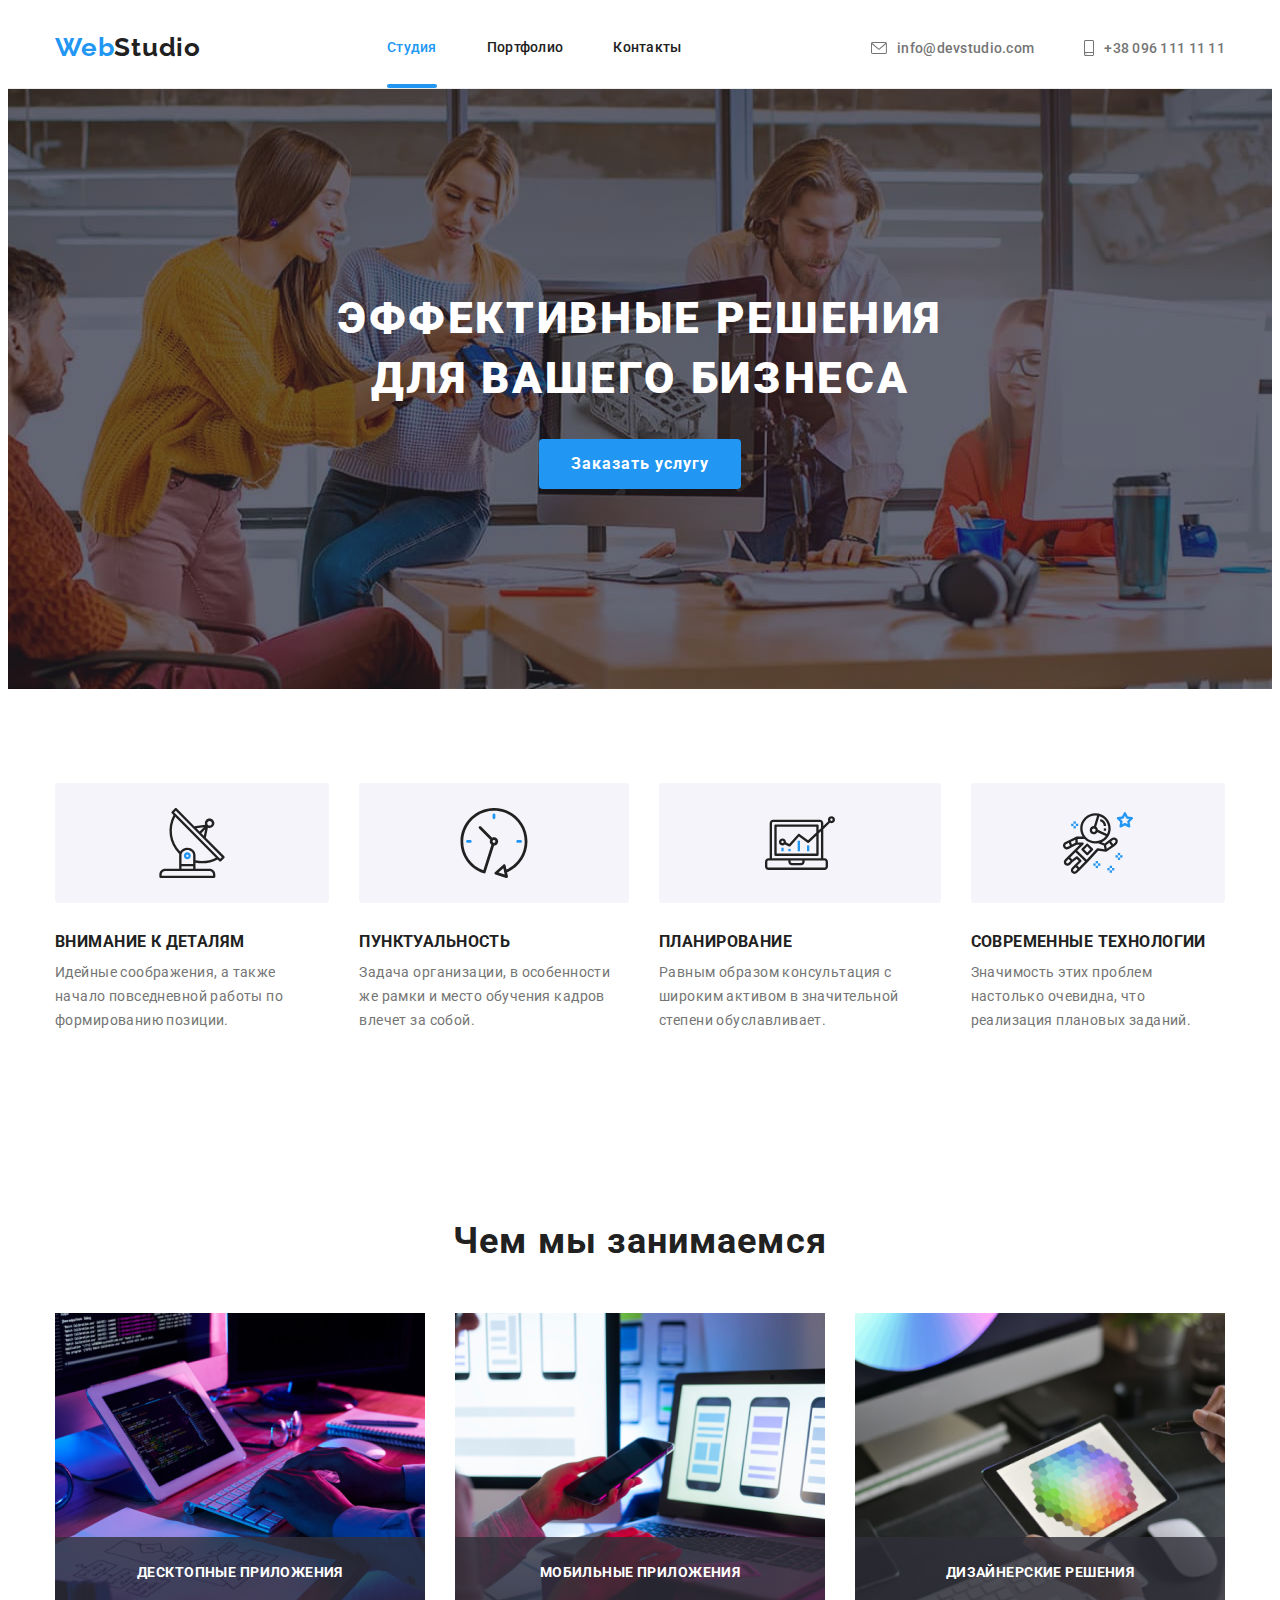
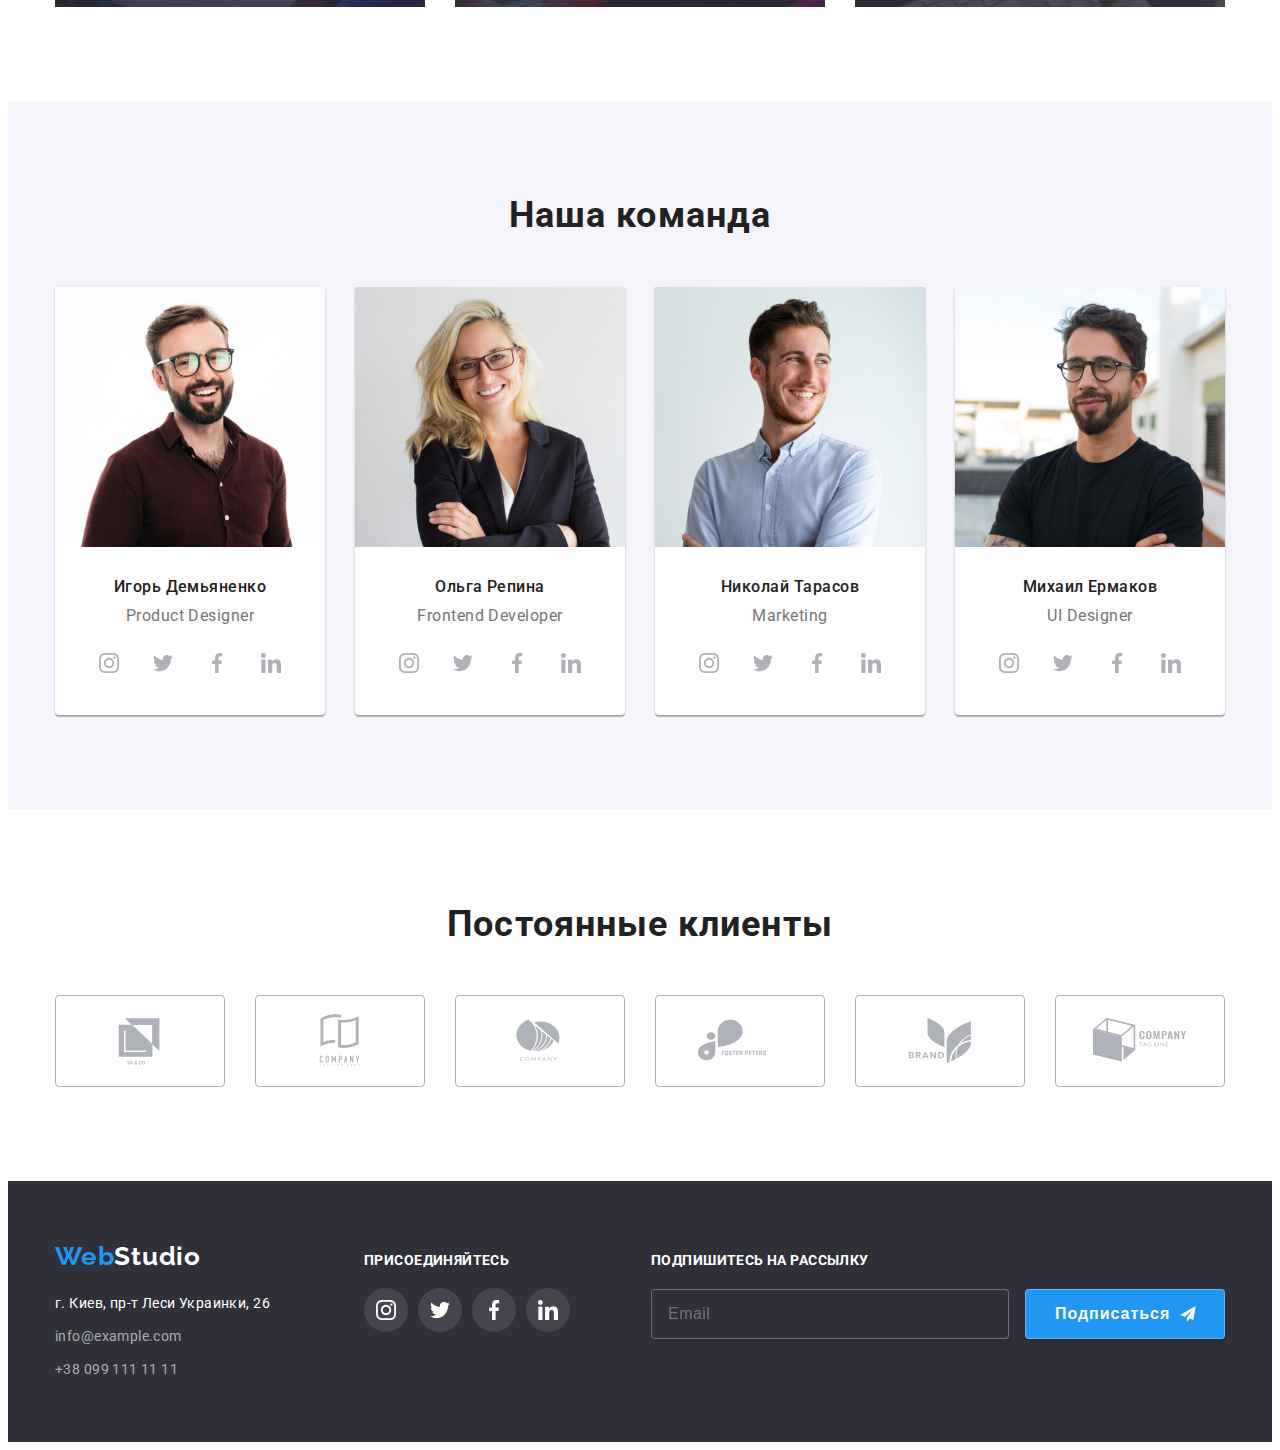
==== commit 66c362f9: "corected" ====
--- a/index.html
+++ b/index.html
@@ -18,7 +18,7 @@
     <header class="header">
         <div class="container">
        <nav class="navigation main-nav">
-        <a class="logo logo-link" href="/">Web<span class="logo-link--light-theme">Studio</span></a>
+        <a class="logo logo-link" href="/">Web<span class="logo-link logo-link--light-theme">Studio</span></a>
         <ul class="navigation__list">
             <li class="navigation__item"><a href="./index.html" class="navigation__link current">Студия</a></li>
             <li class="navigation__item"><a href="./portfolio.html" class="navigation__link">Портфолио</a></li>
@@ -293,7 +293,7 @@
    <footer class="footer">
     <div class="container footer__container">
         <div class="footer__address">
-        <a class="logo-link footer__logo" href="/">Web<span class="logo-link--dark-theme">Studio</span></a>
+        <a class="logo-link footer__logo" href="/">Web<span class="logo-link logo-link--dark-theme">Studio</span></a>
         <address>
                 <ul class="footer-contacts footer-contacts__list">
                     <li class="footer-contacts__item">г. Киев, пр-т Леси Украинки, 26</li>
@@ -353,7 +353,7 @@
     <div class="backdrop is-hidden" data-modal>
         <div class="modal">
             <button type="button" class="modal__btn"  data-modal-close>
-                <svg class="modal__icon--close" width="11" height="11">
+                <svg class="modal__icon modal__icon--close" width="11" height="11">
                     <use href="./images/icons.svg#icon-close"></use>
                 </svg>
             </button>
@@ -393,10 +393,10 @@
                 </div>
                 </div>
                 <div class="modal__form-field form-modal-check">
-                <input type="checkbox" name="modal-check" class="modal--check visually-hidden" id="modal-check"/>
-                <label for="modal-check" class="modal__text--check">Соглашаюсь с рассылкой и принимаю <a href="" class="modal__document">Условия договора</a></label>
-                </div>
-                <button type="submit" class="modal__btn--submit">Отправить</button>
+                <input type="checkbox" name="modal-check" class="modal modal--check visually-hidden" id="modal-check"/>
+                <label for="modal-check" class="modal__text modal__text--check">Соглашаюсь с рассылкой и принимаю <a href="" class="modal__document">Условия договора</a></label>
+                </div>
+                <button type="submit" class="modal__btn modal__btn--submit">Отправить</button>
             </form>
         </div> 
     </div>
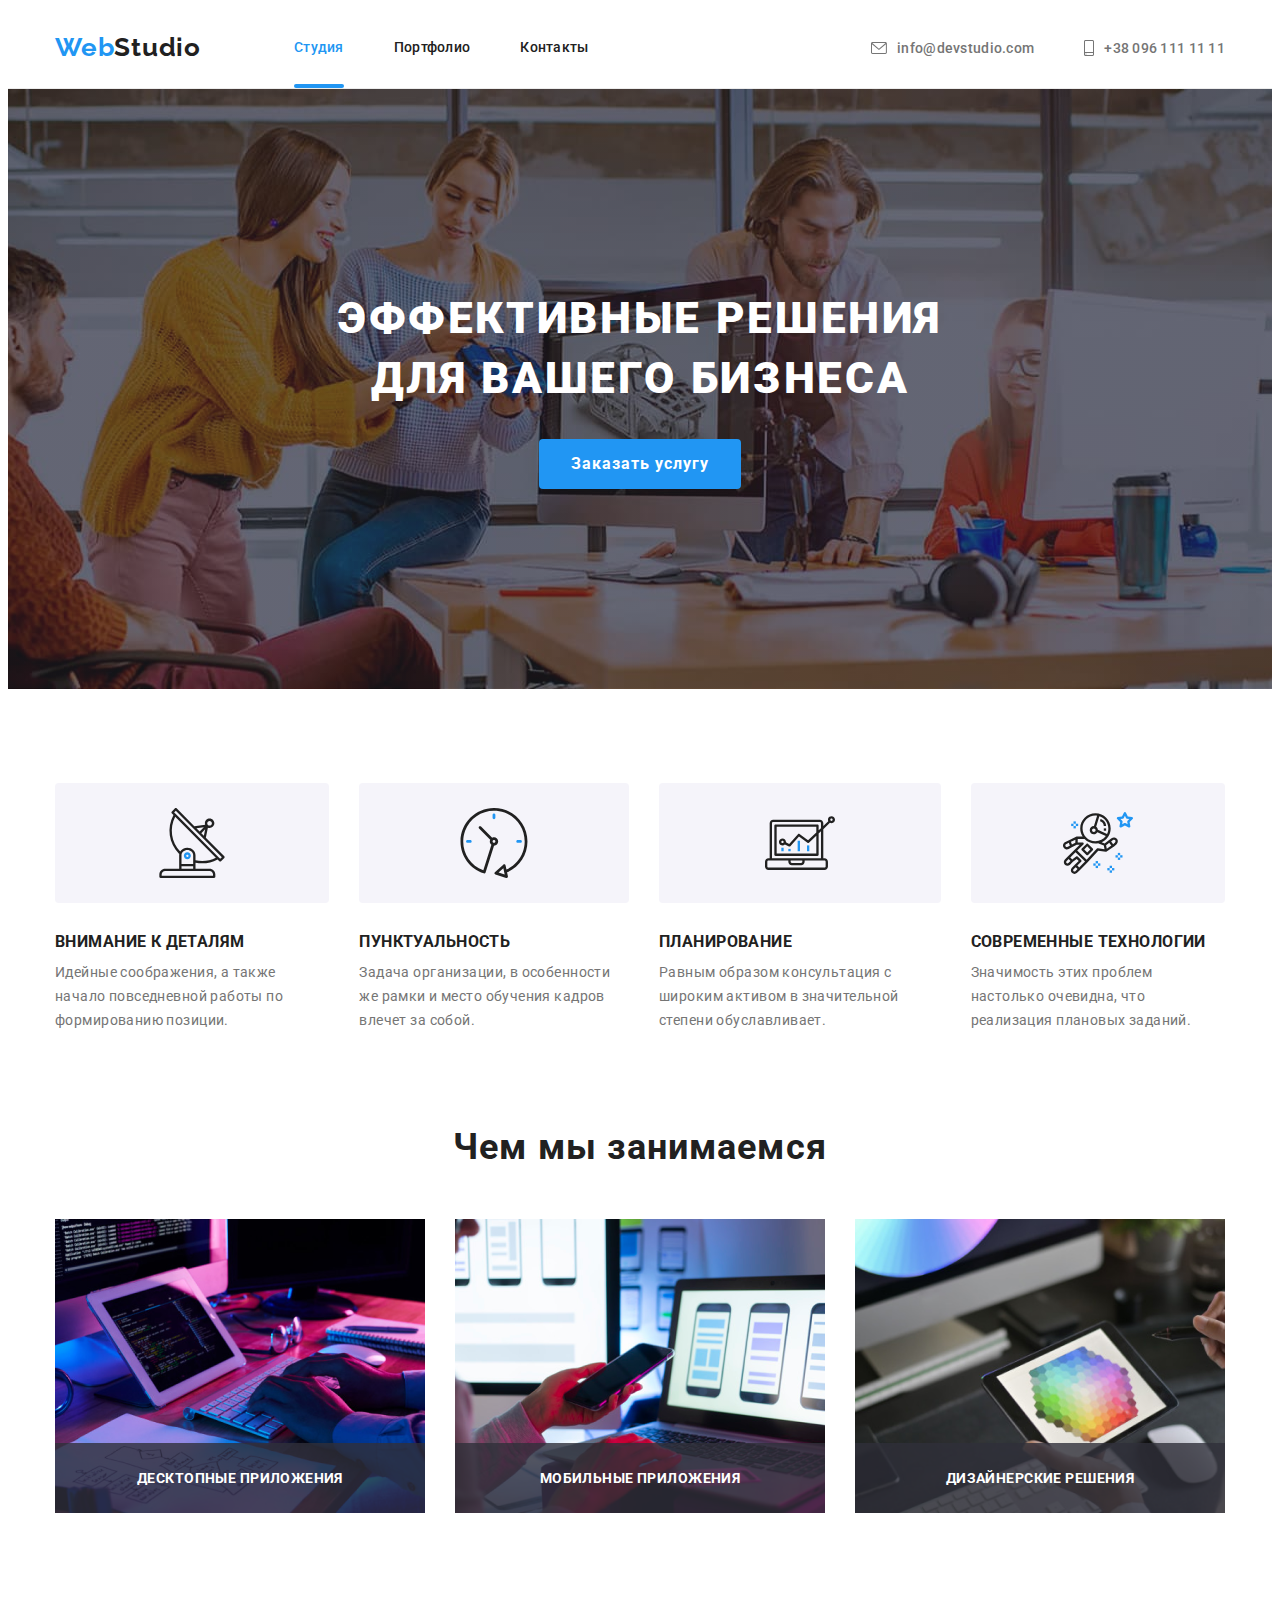
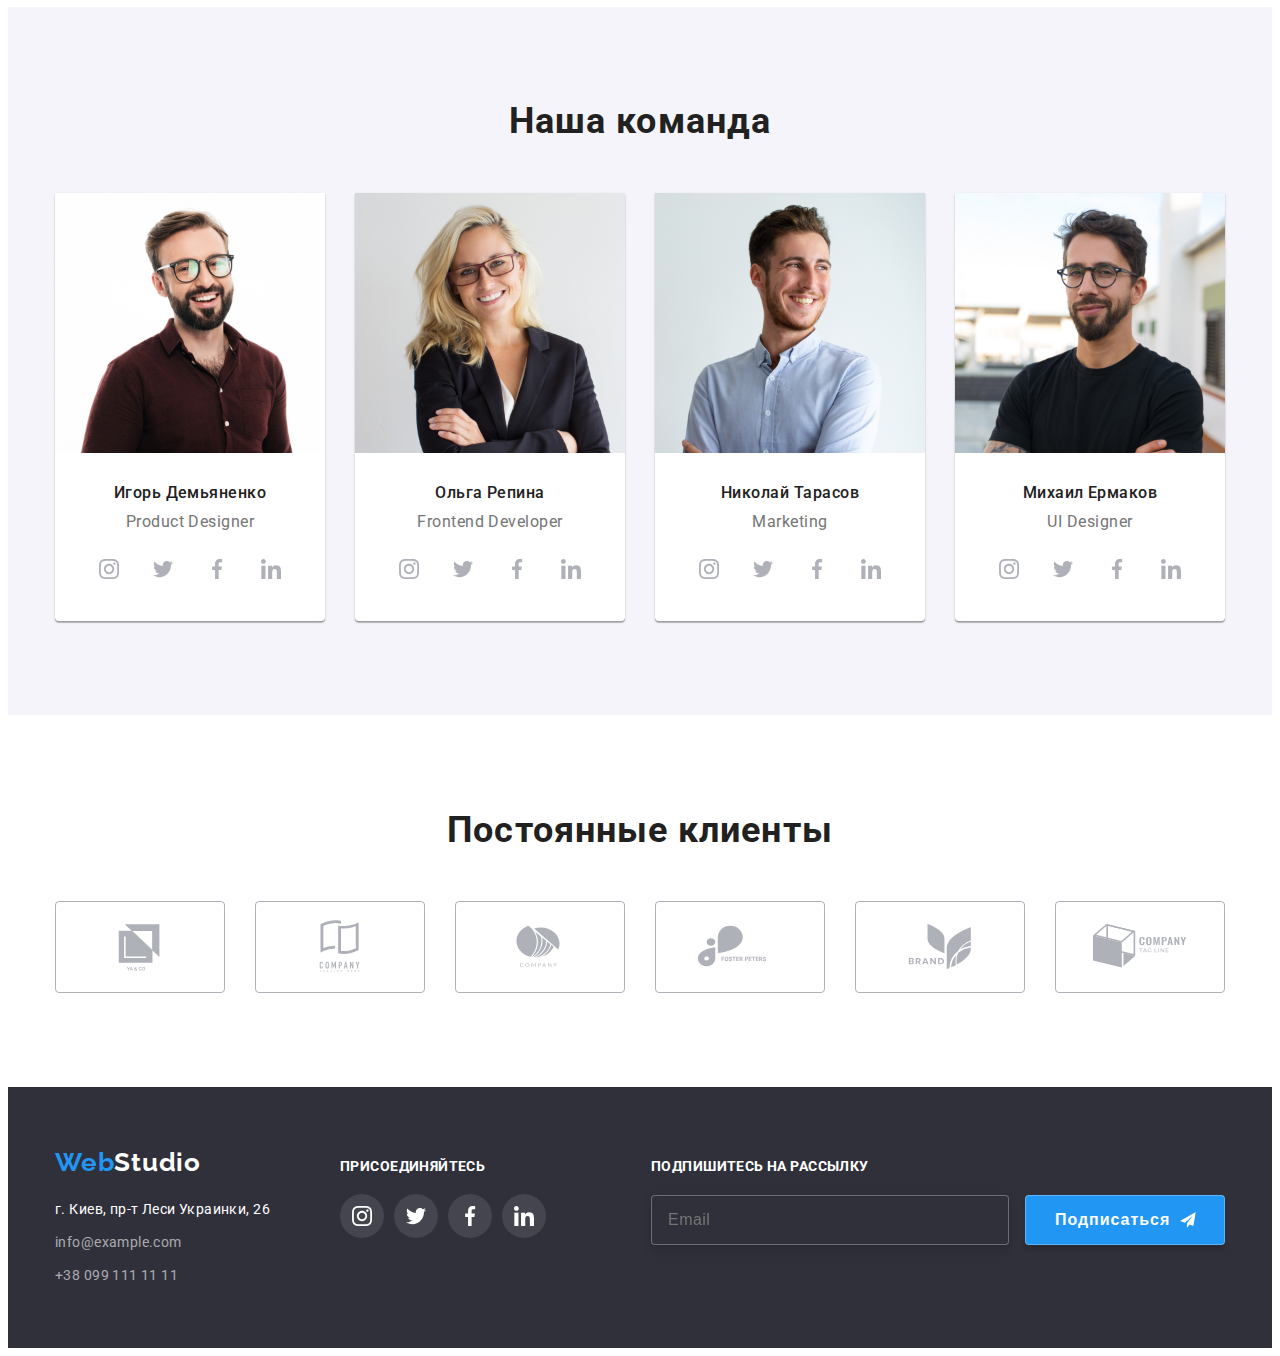
==== commit 65a3837d: "correction" ====
--- a/index.html
+++ b/index.html
@@ -16,8 +16,8 @@
 
 <body class="body">
     <header class="header">
-        <div class="container">
-       <nav class="navigation main-nav">
+        <div class="container ">
+       <nav class="navigation header__container">
         <a class="logo logo-link" href="/">Web<span class="logo-link logo-link--light-theme">Studio</span></a>
         <ul class="navigation__list">
             <li class="navigation__item"><a href="./index.html" class="navigation__link current">Студия</a></li>
@@ -100,31 +100,31 @@
                     <div class="team__content">
                       <h3 class="team__name">Игорь Демьяненко</h3>
                       <p class="team__profession" lang="en">Product Designer</p>
-                      <ul class="team-social team-social__list">
-                         <li class="team-social__item">
-                            <a href="" class="team-social__link">
-                            <svg class="team-social__icon" width="20" height="20">
+                      <ul class="team__social-list">
+                         <li class="team__social-item">
+                            <a href="" class="team__social-link social-link">
+                            <svg class="team__social-icon social-icon" width="20" height="20">
                                 <use href="./images/icons.svg#icon-instagram"></use>
                             </svg>
                             </a>
                          </li>
-                            <li class="team-social__item">
-                                <a href="" class="team-social__link">
-                                <svg class="team-social__icon" width="20" height="20">
+                            <li class="team__social-item">
+                                <a href="" class="team__social-link social-link">
+                                <svg class="team__social-icon social-icon" width="20" height="20">
                                     <use href="./images/icons.svg#icon-twitter"></use>
                                 </svg>
                                 </a>
                             </li>
-                            <li class="team-social__item">
-                                <a href="" class="team-social__link">
-                                <svg class="team-social__icon" width="20" height="20">
+                            <li class="team__social-item">
+                                <a href="" class="team__social-link social-link">
+                                <svg class="team__social-icon social-icon" width="20" height="20">
                                     <use href="./images/icons.svg#icon-facebook"></use>
                                 </svg>
                                 </a>
                             </li>
-                            <li class="team-social__item">
-                                <a href="" class="team-social__link">
-                                <svg class="team-social__icon" width="20" height="20">
+                            <li class="team__social-item">
+                                <a href="" class="team__social-link social-link">
+                                <svg class="team__social-icon social-icon" width="20" height="20">
                                     <use href="./images/icons.svg#icon-linkedin"></use>
                                 </svg>
                                 </a>
@@ -135,31 +135,31 @@
                 <div class="team__content">
                 <h3 class="team__name">Ольга Репина</h3>
                 <p class="team__profession" lang="en">Frontend Developer</p>
-                <ul class="team-social team-social__list">
-                    <li class="team-social__item">
-                        <a href="" class="team-social__link">
-                            <svg class="team-social__icon" width="20" height="20">
+                <ul class="team__social-list">
+                    <li class="team__social-item">
+                        <a href="" class="team__social-link social-link">
+                            <svg class="team__social-icon social-icon" width="20" height="20">
                                 <use href="./images/icons.svg#icon-instagram"></use>
                             </svg>
                         </a>
                     </li>
-                    <li class="team-social__item">
-                        <a href="" class="team-social__link">
-                            <svg class="team-social__icon" width="20" height="20">
+                    <li class="team__social-item">
+                        <a href="" class="team__social-link social-link">
+                            <svg class="team__social-icon social-icon" width="20" height="20">
                             <use href="./images/icons.svg#icon-twitter"></use>
                         </svg>
                     </a>
                 </li>
-                <li class="team-social__item">
-                    <a href="" class="team-social__link">
-                        <svg class="team-social__icon" width="20" height="20">
+                <li class="team__social-item">
+                    <a href="" class="team__social-link social-link">
+                        <svg class="team__social-icon social-icon" width="20" height="20">
                             <use href="./images/icons.svg#icon-facebook"></use>
                         </svg>
                     </a>
                 </li>
-                <li class="team-social__item">
-                    <a href="" class="team-social__link">
-                        <svg class="team-social__icon" width="20" height="20">
+                <li class="team__social-item">
+                    <a href="" class="team__social-link social-link">
+                        <svg class="team__social-icon social-icon" width="20" height="20">
                             <use href="./images/icons.svg#icon-linkedin"></use>
                         </svg>
                     </a>
@@ -170,31 +170,31 @@
                 <div class="team__content">
                 <h3 class="team__name">Николай Тарасов</h3>
                 <p class="team__profession" lang="en">Marketing</p>
-                <ul class="team-social team-social__list">
-                    <li class="team-social__item">
-                        <a href="" class="team-social__link">
-                            <svg class="team-social__icon" width="20" height="20">
+                <ul class="team__social-list">
+                    <li class="team__social-item">
+                        <a href="" class="team__social-link social-link">
+                            <svg class="team__social-icon social-icon" width="20" height="20">
                                 <use href="./images/icons.svg#icon-instagram"></use>
                             </svg>
                         </a>
                     </li>
-                    <li class="team-social__item">
-                        <a href="" class="team-social__link">
-                            <svg class="team-social__icon" width="20" height="20">
+                    <li class="team__social-item">
+                        <a href="" class="team__social-link social-link">
+                            <svg class="team__social-icon social-icon" width="20" height="20">
                                 <use href="./images/icons.svg#icon-twitter"></use>
                             </svg>
                         </a>
                     </li>
-                    <li class="team-social__item">
-                        <a href="" class="team-social__link">
-                            <svg class="team-social__icon" width="20" height="20">
+                    <li class="team__social-item">
+                        <a href="" class="team__social-link social-link">
+                            <svg class="team__social-icon social-icon" width="20" height="20">
                                 <use href="./images/icons.svg#icon-facebook"></use>
                             </svg>
                         </a>
                     </li>
-                    <li class="team-social__item">
-                        <a href="" class="team-social__link">
-                            <svg class="team-social__icon" width="20" height="20">
+                    <li class="team__social-item">
+                        <a href="" class="team__social-link social-link">
+                            <svg class="team__social-icon social-icon" width="20" height="20">
                                 <use href="./images/icons.svg#icon-linkedin"></use>
                             </svg>
                         </a>
@@ -205,31 +205,31 @@
                 <div class="team__content">
                 <h3 class="team__name">Михаил Ермаков</h3>
                 <p class="team__profession" lang="en">UI Designer</p>
-                <ul class="team-social team-social__list">
-                    <li class="team-social__item">
-                        <a href="" class="team-social__link">
-                            <svg class="team-social__icon" width="20" height="20">
+                <ul class="team__social-list">
+                    <li class="team__social-item">
+                        <a href="" class="team__social-link social-link">
+                            <svg class="team__social-icon social-icon" width="20" height="20">
                                 <use href="./images/icons.svg#icon-instagram"></use>
                             </svg>
                         </a>
                     </li>
-                    <li class="team-social__item">
-                        <a href="" class="team-social__link">
-                            <svg class="team-social__icon" width="20" height="20">
+                    <li class="team__social-item">
+                        <a href="" class="team__social-link social-link">
+                            <svg class="team__social-icon social-icon" width="20" height="20">
                                 <use href="./images/icons.svg#icon-twitter"></use>
                             </svg>
                         </a>
                     </li>
-                    <li class="team-social__item">
-                        <a href="" class="team-social__link">
-                            <svg class="team-social__icon" width="20" height="20">
+                    <li class="team__social-item">
+                        <a href="" class="team__social-link social-link">
+                            <svg class="team__social-icon social-icon" width="20" height="20">
                                 <use href="./images/icons.svg#icon-facebook"></use>
                             </svg>
                         </a>
                     </li>
-                    <li class="team-social__item">
-                        <a href="" class="team-social__link">
-                            <svg class="team-social__icon" width="20" height="20">
+                    <li class="team__social-item">
+                        <a href="" class="team__social-link social-link">
+                            <svg class="team__social-icon social-icon" width="20" height="20">
                                 <use href="./images/icons.svg#icon-linkedin"></use>
                             </svg>
                         </a>
@@ -306,29 +306,29 @@
             <p class="join__text">присоединяйтесь</p>
                 <ul class="join__list">
                     <li class="join__item">
-                    <a href="" class="join__social-link">
-                        <svg class="join__social-icon" width="20" height="20">
+                    <a href="" class="join__social-link social-link">
+                        <svg class="join__social-icon social-icon" width="20" height="20">
                             <use href="./images/icons.svg#icon-instagram"></use>
                         </svg>
                     </a>
                     </li>
                     <li class="join__item">
-                        <a href="" class="join__social-link">
-                            <svg class="join__social-icon" width="20" height="20">
+                        <a href="" class="join__social-link social-link">
+                            <svg class="join__social-icon social-icon" width="20" height="20">
                                 <use href="./images/icons.svg#icon-twitter"></use>
                             </svg>
                         </a>
                     </li>
                     <li class="join__item">
-                        <a href="" class="join__social-link">
-                            <svg class="join__social-icon" width="20" height="20">
+                        <a href="" class="join__social-link social-link">
+                            <svg class="join__social-icon social-icon" width="20" height="20">
                                 <use href="./images/icons.svg#icon-facebook"></use>
                             </svg>
                         </a>
                     </li>
                     <li class="join__item">
-                        <a href="" class="join__social-link">
-                            <svg class="join__social-icon" width="20" height="20">
+                        <a href="" class="join__social-link social-link">
+                            <svg class="join__social-icon social-icon" width="20" height="20">
                                 <use href="./images/icons.svg#icon-linkedin"></use>
                             </svg>
                         </a>
@@ -352,8 +352,8 @@
     </footer>
     <div class="backdrop is-hidden" data-modal>
         <div class="modal">
-            <button type="button" class="modal__btn"  data-modal-close>
-                <svg class="modal__icon modal__icon--close" width="11" height="11">
+            <button type="button" class="button modal__button"  data-modal-close>
+                <svg class="modal__button-icon modal__button-icon--close" width="11" height="11">
                     <use href="./images/icons.svg#icon-close"></use>
                 </svg>
             </button>
@@ -393,10 +393,10 @@
                 </div>
                 </div>
                 <div class="modal__form-field form-modal-check">
-                <input type="checkbox" name="modal-check" class="modal modal--check visually-hidden" id="modal-check"/>
-                <label for="modal-check" class="modal__text modal__text--check">Соглашаюсь с рассылкой и принимаю <a href="" class="modal__document">Условия договора</a></label>
-                </div>
-                <button type="submit" class="modal__btn modal__btn--submit">Отправить</button>
+                <input type="checkbox" name="modal-check" class="modal modal__check visually-hidden" id="modal-check"/>
+                <label for="modal-check" class="modal__text-check" class="modal__label"modal__text-check--check">Соглашаюсь с рассылкой и принимаю <a href="" class="modal__document">Условия договора</a></label>
+                </div>
+                <button type="submit" class="modal__btn modal__btn-submit">Отправить</button>
             </form>
         </div> 
     </div>
--- a/css/main.css
+++ b/css/main.css
@@ -30,17 +30,19 @@
 h3,
 h4,
 h5,
-h6 {
-  margin: 0;
-}
-
+h6,
 ul {
   margin: 0;
+}
+
+ul {
   padding: 0;
 }
 
 img {
   display: block;
+  max-width: 100%;
+  height: auto;
 }
 
 .body {
@@ -57,7 +59,7 @@
 .filter__list,
 .project__list,
 .contacts,
-.team-social__list,
+.team__social-list,
 .customers__item,
 .join__item {
   list-style: none;
@@ -80,13 +82,156 @@
   justify-content: space-between;
 }
 
+.header__container {
+  display: flex;
+  align-items: center;
+}
+
+.footer__container {
+  display: flex;
+  align-items: baseline;
+  justify-content: start;
+}
+
 .section {
   padding-bottom: 94px;
   padding-top: 94px;
 }
 
-button {
+.work {
+  padding-top: 0;
+}
+
+button, .hero__button, .mailing__btn, .filter__button, .modal__button, .modal__btn-submit {
   cursor: pointer;
+  justify-content: center;
+  align-items: center;
+  display: flex;
+}
+
+.hero__button {
+  font-family: inherit;
+  font-weight: bold;
+  font-size: 16px;
+  line-height: 1.87;
+  letter-spacing: 0.06em;
+  color: var(--button-color);
+  background: var(--accent-color);
+  border: none;
+  border-radius: 4px;
+  margin: auto;
+  padding: 10px 32px;
+  transition-property: background-color;
+  transition-duration: var(--duration);
+  transition-timing-function: var(--cubic);
+}
+
+.hero__button:hover, .hero__button:focus {
+  background-color: var(--focus-button-color);
+}
+
+.mailing__btn {
+  width: 200px;
+  height: 50px;
+  display: inline-flex;
+  font-weight: bold;
+  font-size: 16px;
+  line-height: 1.87;
+  letter-spacing: 0.06em;
+  background-color: var(--accent-color);
+  border: 1px solid rgba(255, 255, 255, 0.3);
+  box-shadow: 0px 4px 4px rgba(0, 0, 0, 0.15);
+  border-radius: 4px;
+  color: var(--button-color);
+  background-size: contain;
+  padding-left: 29px;
+  padding-right: 28px;
+  padding-top: 10px;
+  padding-bottom: 10px;
+  transition-property: background-color;
+  transition-duration: var(--duration);
+  transition-timing-function: var(--cubic);
+}
+
+.mailing__btn:focus {
+  background-color: var(--focus-button-color);
+}
+
+.filter__button {
+  padding: 6px 22px;
+  font-family: inherit;
+  font-weight: 500;
+  font-size: 16px;
+  line-height: 1.62;
+  text-align: center;
+  letter-spacing: 0.03em;
+  color: var(--header-text-color);
+  border: none;
+  border-radius: 4px;
+  outline: none;
+  transition-property: color, background-color, box-shadow;
+  transition-duration: var(--duration);
+  transition-timing-function: var(--cubic);
+}
+
+.filter__button:hover, .filter__button:focus {
+  color: var(--button-color);
+  background-color: var(--accent-color);
+  box-shadow: 0px 3px 1px rgba(0, 0, 0, 0.1), 0px 1px 2px rgba(0, 0, 0, 0.08), 0px 2px 2px rgba(0, 0, 0, 0.12);
+}
+
+.filter__button--current {
+  color: var(--button-color);
+  background-color: var(--accent-color);
+  box-shadow: 0px 3px 1px rgba(0, 0, 0, 0.1), 0px 1px 2px rgba(0, 0, 0, 0.08), 0px 2px 2px rgba(0, 0, 0, 0.12);
+}
+
+.modal__button {
+  width: 30px;
+  height: 30px;
+  background-color: var(--modal-color);
+  border: 1px solid rgba(0, 0, 0, 0.1);
+  box-sizing: border-box;
+  border-radius: 50%;
+  position: absolute;
+  right: 8px;
+  top: 8px;
+  color: var(--title-color);
+}
+
+.modal__button:hover, .modal__button:focus {
+  color: var(--accent-color);
+}
+
+.modal__button-icon--close {
+  color: var(--title-color);
+}
+
+.modal__button-icon--close:hover, .modal__button-icon--close:focus {
+  color: var(--accent-color);
+}
+
+.modal__btn-submit {
+  width: 200px;
+  height: 50px;
+  font-weight: bold;
+  font-size: 16px;
+  line-height: 1.87;
+  letter-spacing: 0.06em;
+  color: var(--button-color);
+  background-color: var(--accent-color);
+  box-shadow: 0px 4px 4px rgba(0, 0, 0, 0.15);
+  border-radius: 4px;
+  border: none;
+  margin: auto;
+  padding: 10px 55px 10px 56px;
+  transition-property: background-color;
+  transition-duration: var(--duration);
+  transition-timing-function: var(--cubic);
+}
+
+.modal__btn-submit:focus {
+  background-color: var(--focus-button-color);
 }
 
 .backdrop {
@@ -195,34 +340,6 @@
   fill: var(--accent-color);
 }
 
-.modal__icon--close {
-  color: var(--title-color);
-}
-
-.modal__icon--close:hover, .modal__icon--close:focus {
-  color: var(--accent-color);
-}
-
-.modal__btn {
-  width: 30px;
-  height: 30px;
-  background-color: var(--modal-color);
-  border: 1px solid rgba(0, 0, 0, 0.1);
-  box-sizing: border-box;
-  border-radius: 50%;
-  position: absolute;
-  right: 8px;
-  top: 8px;
-  color: var(--title-color);
-  justify-content: center;
-  align-items: center;
-  display: flex;
-}
-
-.modal__btn:hover, .modal__btn:focus {
-  color: var(--accent-color);
-}
-
 .form-user-text {
   margin-bottom: 20px;
 }
@@ -231,7 +348,7 @@
   margin-bottom: 30px;
 }
 
-.modal__text--check {
+.modal__text-check {
   font-size: 14px;
   line-height: 1.71;
   letter-spacing: 0.03em;
@@ -241,7 +358,7 @@
   justify-content: center;
 }
 
-.modal__text--check::before {
+.modal__text-check::before {
   content: '';
   width: 12px;
   height: 11px;
@@ -252,11 +369,11 @@
   cursor: pointer;
 }
 
-.modal--check:focus + .modal__text--check::before {
+.modal__check:focus + .modal__text-check::before {
   border-color: var(--accent-color);
 }
 
-.modal--check:checked + .modal__text--check::before {
+.modal__check:checked + .modal__text-check::before {
   background-image: url(../images/iconcheck.svg);
   background-origin: border-box;
   background-size: contain;
@@ -268,32 +385,6 @@
   margin-left: 3px;
 }
 
-.modal__btn--submit {
-  width: 200px;
-  height: 50px;
-  font-weight: bold;
-  font-size: 16px;
-  line-height: 1.87;
-  display: flex;
-  align-items: center;
-  text-align: center;
-  letter-spacing: 0.06em;
-  color: var(--button-color);
-  background-color: var(--accent-color);
-  box-shadow: 0px 4px 4px rgba(0, 0, 0, 0.15);
-  border-radius: 4px;
-  border: none;
-  margin: auto;
-  padding: 10px 55px 10px 56px;
-  transition-property: background-color;
-  transition-duration: var(--duration);
-  transition-timing-function: var(--cubic);
-}
-
-.modal__btn--submit:focus {
-  background-color: var(--focus-button-color);
-}
-
 .is-hidden {
   opacity: 0;
   pointer-events: none;
@@ -304,7 +395,6 @@
   padding-top: 24px;
   padding-bottom: 25px;
   margin-bottom: 0;
-  margin-right: 93px;
   font-family: 'Raleway';
   font-style: normal;
   font-weight: bold;
@@ -317,19 +407,67 @@
 
 .logo-link--light-theme {
   color: var(--header-text-color);
+  margin-right: 93px;
 }
 
 .logo-link--dark-theme {
   color: var(--logo-two-color);
 }
 
+.logo-link.footer__logo {
+  display: inline-block;
+  padding: 0;
+  margin-bottom: 20px;
+  margin-right: 0;
+}
+
+.team__social-list {
+  display: flex;
+  justify-content: center;
+}
+
+.social-link {
+  width: 44px;
+  height: 44px;
+  border-radius: 50%;
+  display: flex;
+  align-items: center;
+  justify-content: center;
+  transition-duration: var(--duration);
+  transition-timing-function: var(--cubic);
+}
+
+.team__social-link {
+  color: var(--focus-icon-color);
+  transition-property: color, background-color;
+}
+
+.team__social-link:hover, .team__social-link:focus {
+  background-color: var(--accent-color);
+  color: var(--footer-contacts-color);
+  outline: none;
+}
+
+.social-icon {
+  fill: currentColor;
+}
+
+.team__social-item + .team__social-item {
+  margin-left: 10px;
+}
+
+.join__social-link {
+  color: var(--footer-contacts-color);
+  transition-property: background-color;
+}
+
+.join__social-link:hover, .join__social-link:focus {
+  background-color: var(--accent-color);
+  outline: none;
+}
+
 .header {
   border-bottom: 1px solid var(--border-color);
-}
-
-.main-nav {
-  display: flex;
-  align-items: center;
 }
 
 .navigation__list {
@@ -458,35 +596,6 @@
   color: var(--hero-title-color);
 }
 
-.hero__button {
-  font-family: inherit;
-  font-weight: bold;
-  font-size: 16px;
-  line-height: 1.87;
-  display: flex;
-  align-items: center;
-  text-align: center;
-  letter-spacing: 0.06em;
-  color: var(--button-color);
-  background: var(--accent-color);
-  cursor: pointer;
-  border: none;
-  border-radius: 4px;
-  margin: auto;
-  padding: 10px 32px;
-  transition-property: background-color;
-  transition-duration: var(--duration);
-  transition-timing-function: var(--cubic);
-}
-
-.hero__button:hover, .hero__button:focus {
-  background-color: var(--focus-button-color);
-}
-
-.our-works {
-  padding-top: 0;
-}
-
 .features {
   background: var(--primary-title-color);
 }
@@ -658,38 +767,6 @@
   margin-bottom: 16px;
 }
 
-.team-social__list {
-  display: flex;
-  justify-content: center;
-}
-
-.team-social__link {
-  width: 44px;
-  height: 44px;
-  border-radius: 50%;
-  display: flex;
-  align-items: center;
-  justify-content: center;
-  color: var(--focus-icon-color);
-  transition-property: color, background-color;
-  transition-duration: var(--duration);
-  transition-timing-function: var(--cubic);
-}
-
-.team-social__link:hover, .team-social__link:focus {
-  background-color: var(--accent-color);
-  color: var(--footer-contacts-color);
-  outline: none;
-}
-
-.team-social__icon {
-  fill: currentColor;
-}
-
-.team-social__item + .team-social__item {
-  margin-left: 10px;
-}
-
 .customers__title {
   font-weight: bold;
   font-size: 36px;
@@ -707,9 +784,11 @@
 }
 
 .customers__item {
-  display: flex;
-  justify-content: center;
-  align-items: center;
+  margin-right: 30px;
+}
+
+.customers__item:last-child {
+  margin-right: 0;
 }
 
 .customers__link {
@@ -747,21 +826,8 @@
   padding-bottom: 60px;
 }
 
-.footer__container {
-  display: flex;
-  align-items: baseline;
-  justify-content: start;
-}
-
 .footer__address {
   margin-right: 70px;
-}
-
-.logo-link.footer__logo {
-  display: inline-block;
-  padding: 0;
-  margin-bottom: 20px;
-  margin-right: 0;
 }
 
 .footer-contacts__list {
@@ -833,28 +899,6 @@
 .join__list {
   display: flex;
   justify-content: center;
-}
-
-.join__social-link {
-  width: 44px;
-  height: 44px;
-  border-radius: 50%;
-  display: flex;
-  align-items: center;
-  justify-content: center;
-  color: var(--footer-contacts-color);
-  transition-property: background-color;
-  transition-duration: var(--duration);
-  transition-timing-function: var(--cubic);
-}
-
-.join__social-link:hover, .join__social-link:focus {
-  background-color: var(--accent-color);
-  outline: none;
-}
-
-.join__social-icon {
-  fill: currentColor;
 }
 
 .mailing__title {
@@ -884,35 +928,6 @@
   border-radius: 4px;
 }
 
-.mailing__btn {
-  width: 200px;
-  height: 50px;
-  display: inline-flex;
-  font-weight: bold;
-  font-size: 16px;
-  line-height: 1.87;
-  align-items: center;
-  text-align: center;
-  letter-spacing: 0.06em;
-  background-color: var(--accent-color);
-  border: 1px solid rgba(255, 255, 255, 0.3);
-  box-shadow: 0px 4px 4px rgba(0, 0, 0, 0.15);
-  border-radius: 4px;
-  color: var(--button-color);
-  background-size: contain;
-  padding-left: 29px;
-  padding-right: 28px;
-  padding-top: 10px;
-  padding-bottom: 10px;
-  transition-property: background-color;
-  transition-duration: var(--duration);
-  transition-timing-function: var(--cubic);
-}
-
-.mailing__btn:focus {
-  background-color: var(--focus-button-color);
-}
-
 .mailing__icon {
   margin-left: 10px;
 }
@@ -927,36 +942,6 @@
   display: flex;
   justify-content: center;
   margin-bottom: 50px;
-}
-
-.filter__button {
-  display: flex;
-  padding: 6px 22px;
-  font-family: inherit;
-  font-weight: 500;
-  font-size: 16px;
-  line-height: 1.62;
-  text-align: center;
-  letter-spacing: 0.03em;
-  color: var(--header-text-color);
-  border: none;
-  border-radius: 4px;
-  outline: none;
-  transition-property: color, background-color, box-shadow;
-  transition-duration: var(--duration);
-  transition-timing-function: var(--cubic);
-}
-
-.filter__button:hover, .filter__button:focus {
-  color: var(--button-color);
-  background-color: var(--accent-color);
-  box-shadow: 0px 3px 1px rgba(0, 0, 0, 0.1), 0px 1px 2px rgba(0, 0, 0, 0.08), 0px 2px 2px rgba(0, 0, 0, 0.12);
-}
-
-.filter__button--current {
-  color: var(--button-color);
-  background-color: var(--accent-color);
-  box-shadow: 0px 3px 1px rgba(0, 0, 0, 0.1), 0px 1px 2px rgba(0, 0, 0, 0.08), 0px 2px 2px rgba(0, 0, 0, 0.12);
 }
 
 .filter__item {
